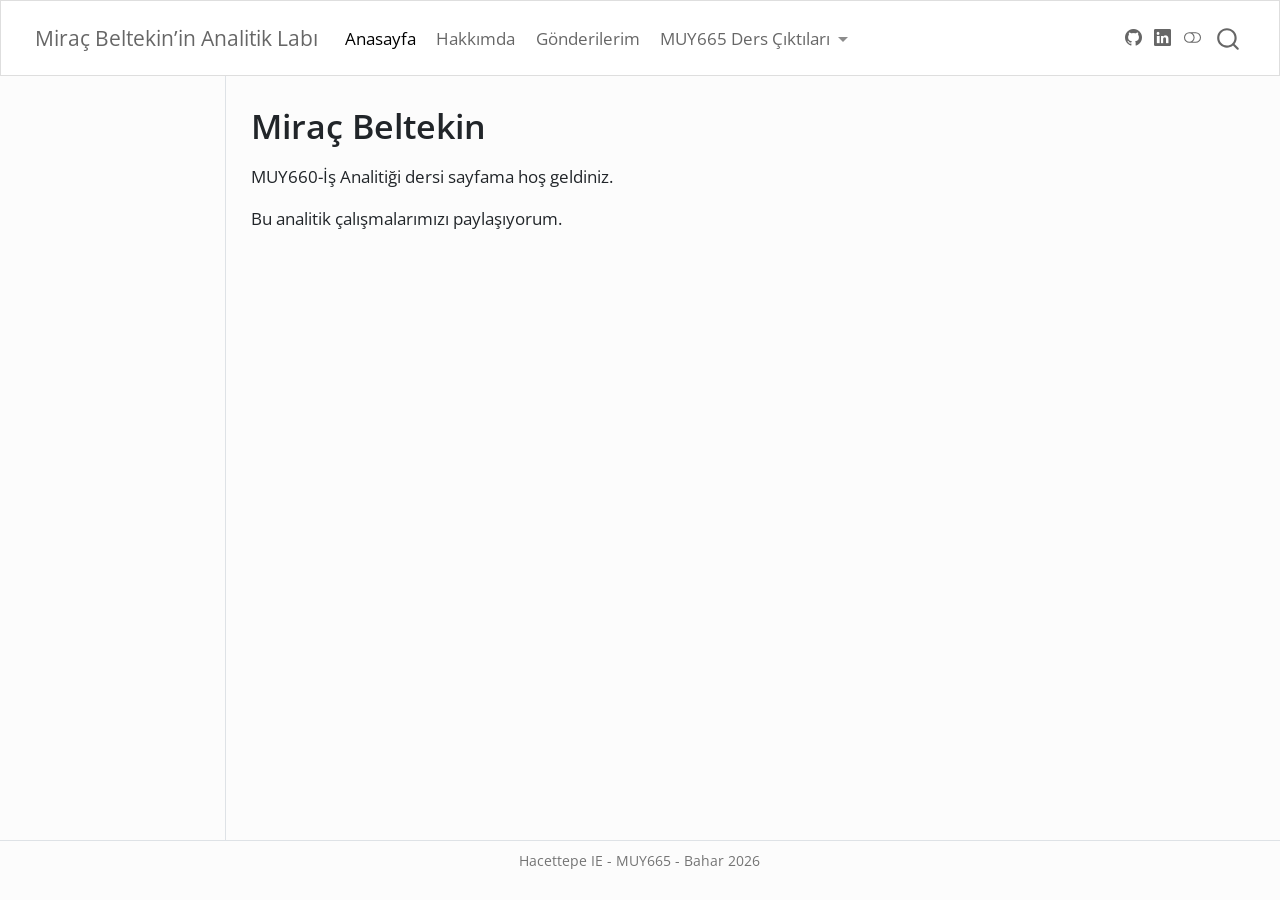
==== docs/index.html @ 959211b9 "Ödev 1 tamamlandı" ====
<!DOCTYPE html>
<html xmlns="http://www.w3.org/1999/xhtml" lang="en" xml:lang="en"><head>

<meta charset="utf-8">
<meta name="generator" content="quarto-1.8.25">

<meta name="viewport" content="width=device-width, initial-scale=1.0, user-scalable=yes">


<title>Miraç Beltekin – Miraç Beltekin’in Analitik Labı</title>
<style>
code{white-space: pre-wrap;}
span.smallcaps{font-variant: small-caps;}
div.columns{display: flex; gap: min(4vw, 1.5em);}
div.column{flex: auto; overflow-x: auto;}
div.hanging-indent{margin-left: 1.5em; text-indent: -1.5em;}
ul.task-list{list-style: none;}
ul.task-list li input[type="checkbox"] {
  width: 0.8em;
  margin: 0 0.8em 0.2em -1em; /* quarto-specific, see https://github.com/quarto-dev/quarto-cli/issues/4556 */ 
  vertical-align: middle;
}
</style>


<script src="site_libs/quarto-nav/quarto-nav.js"></script>
<script src="site_libs/quarto-nav/headroom.min.js"></script>
<script src="site_libs/clipboard/clipboard.min.js"></script>
<script src="site_libs/quarto-search/autocomplete.umd.js"></script>
<script src="site_libs/quarto-search/fuse.min.js"></script>
<script src="site_libs/quarto-search/quarto-search.js"></script>
<meta name="quarto:offset" content="./">
<script src="site_libs/quarto-html/quarto.js" type="module"></script>
<script src="site_libs/quarto-html/tabsets/tabsets.js" type="module"></script>
<script src="site_libs/quarto-html/axe/axe-check.js" type="module"></script>
<script src="site_libs/quarto-html/popper.min.js"></script>
<script src="site_libs/quarto-html/tippy.umd.min.js"></script>
<link href="site_libs/quarto-html/tippy.css" rel="stylesheet">
<link href="site_libs/quarto-html/quarto-syntax-highlighting-7b89279ff1a6dce999919e0e67d4d9ec.css" rel="stylesheet" class="quarto-color-scheme" id="quarto-text-highlighting-styles">
<link href="site_libs/quarto-html/quarto-syntax-highlighting-dark-707d8167ce6003fca903bfe2be84ab7f.css" rel="stylesheet" class="quarto-color-scheme quarto-color-alternate" id="quarto-text-highlighting-styles">
<link href="site_libs/quarto-html/quarto-syntax-highlighting-7b89279ff1a6dce999919e0e67d4d9ec.css" rel="stylesheet" class="quarto-color-scheme-extra" id="quarto-text-highlighting-styles">
<script src="site_libs/bootstrap/bootstrap.min.js"></script>
<link href="site_libs/bootstrap/bootstrap-icons.css" rel="stylesheet">
<link href="site_libs/bootstrap/bootstrap-b09ffb0c710b10090e35f4f5c8599541.min.css" rel="stylesheet" append-hash="true" class="quarto-color-scheme" id="quarto-bootstrap" data-mode="light">
<link href="site_libs/bootstrap/bootstrap-dark-5b22ffe13dd2aa798062e3956142f8dd.min.css" rel="stylesheet" append-hash="true" class="quarto-color-scheme quarto-color-alternate" id="quarto-bootstrap" data-mode="dark">
<link href="site_libs/bootstrap/bootstrap-b09ffb0c710b10090e35f4f5c8599541.min.css" rel="stylesheet" append-hash="true" class="quarto-color-scheme-extra" id="quarto-bootstrap" data-mode="light">
<script id="quarto-search-options" type="application/json">{
  "location": "navbar",
  "copy-button": false,
  "collapse-after": 3,
  "panel-placement": "end",
  "type": "overlay",
  "limit": 50,
  "keyboard-shortcut": [
    "f",
    "/",
    "s"
  ],
  "show-item-context": false,
  "language": {
    "search-no-results-text": "No results",
    "search-matching-documents-text": "matching documents",
    "search-copy-link-title": "Copy link to search",
    "search-hide-matches-text": "Hide additional matches",
    "search-more-match-text": "more match in this document",
    "search-more-matches-text": "more matches in this document",
    "search-clear-button-title": "Clear",
    "search-text-placeholder": "",
    "search-detached-cancel-button-title": "Cancel",
    "search-submit-button-title": "Submit",
    "search-label": "Search"
  }
}</script>


<link rel="stylesheet" href="styles.css">
</head>

<body class="docked nav-fixed quarto-light"><script id="quarto-html-before-body" type="application/javascript">
    const toggleBodyColorMode = (bsSheetEl) => {
      const mode = bsSheetEl.getAttribute("data-mode");
      const bodyEl = window.document.querySelector("body");
      if (mode === "dark") {
        bodyEl.classList.add("quarto-dark");
        bodyEl.classList.remove("quarto-light");
      } else {
        bodyEl.classList.add("quarto-light");
        bodyEl.classList.remove("quarto-dark");
      }
    }
    const toggleBodyColorPrimary = () => {
      const bsSheetEl = window.document.querySelector("link#quarto-bootstrap:not([rel=disabled-stylesheet])");
      if (bsSheetEl) {
        toggleBodyColorMode(bsSheetEl);
      }
    }
    const setColorSchemeToggle = (alternate) => {
      const toggles = window.document.querySelectorAll('.quarto-color-scheme-toggle');
      for (let i=0; i < toggles.length; i++) {
        const toggle = toggles[i];
        if (toggle) {
          if (alternate) {
            toggle.classList.add("alternate");
          } else {
            toggle.classList.remove("alternate");
          }
        }
      }
    };
    const toggleColorMode = (alternate) => {
      // Switch the stylesheets
      const primaryStylesheets = window.document.querySelectorAll('link.quarto-color-scheme:not(.quarto-color-alternate)');
      const alternateStylesheets = window.document.querySelectorAll('link.quarto-color-scheme.quarto-color-alternate');
      manageTransitions('#quarto-margin-sidebar .nav-link', false);
      if (alternate) {
        // note: dark is layered on light, we don't disable primary!
        enableStylesheet(alternateStylesheets);
        for (const sheetNode of alternateStylesheets) {
          if (sheetNode.id === "quarto-bootstrap") {
            toggleBodyColorMode(sheetNode);
          }
        }
      } else {
        disableStylesheet(alternateStylesheets);
        enableStylesheet(primaryStylesheets)
        toggleBodyColorPrimary();
      }
      manageTransitions('#quarto-margin-sidebar .nav-link', true);
      // Switch the toggles
      setColorSchemeToggle(alternate)
      // Hack to workaround the fact that safari doesn't
      // properly recolor the scrollbar when toggling (#1455)
      if (navigator.userAgent.indexOf('Safari') > 0 && navigator.userAgent.indexOf('Chrome') == -1) {
        manageTransitions("body", false);
        window.scrollTo(0, 1);
        setTimeout(() => {
          window.scrollTo(0, 0);
          manageTransitions("body", true);
        }, 40);
      }
    }
    const disableStylesheet = (stylesheets) => {
      for (let i=0; i < stylesheets.length; i++) {
        const stylesheet = stylesheets[i];
        stylesheet.rel = 'disabled-stylesheet';
      }
    }
    const enableStylesheet = (stylesheets) => {
      for (let i=0; i < stylesheets.length; i++) {
        const stylesheet = stylesheets[i];
        if(stylesheet.rel !== 'stylesheet') { // for Chrome, which will still FOUC without this check
          stylesheet.rel = 'stylesheet';
        }
      }
    }
    const manageTransitions = (selector, allowTransitions) => {
      const els = window.document.querySelectorAll(selector);
      for (let i=0; i < els.length; i++) {
        const el = els[i];
        if (allowTransitions) {
          el.classList.remove('notransition');
        } else {
          el.classList.add('notransition');
        }
      }
    }
    const isFileUrl = () => {
      return window.location.protocol === 'file:';
    }
    const hasAlternateSentinel = () => {
      let styleSentinel = getColorSchemeSentinel();
      if (styleSentinel !== null) {
        return styleSentinel === "alternate";
      } else {
        return false;
      }
    }
    const setStyleSentinel = (alternate) => {
      const value = alternate ? "alternate" : "default";
      if (!isFileUrl()) {
        window.localStorage.setItem("quarto-color-scheme", value);
      } else {
        localAlternateSentinel = value;
      }
    }
    const getColorSchemeSentinel = () => {
      if (!isFileUrl()) {
        const storageValue = window.localStorage.getItem("quarto-color-scheme");
        return storageValue != null ? storageValue : localAlternateSentinel;
      } else {
        return localAlternateSentinel;
      }
    }
    const toggleGiscusIfUsed = (isAlternate, darkModeDefault) => {
      const baseTheme = document.querySelector('#giscus-base-theme')?.value ?? 'light';
      const alternateTheme = document.querySelector('#giscus-alt-theme')?.value ?? 'dark';
      let newTheme = '';
      if(authorPrefersDark) {
        newTheme = isAlternate ? baseTheme : alternateTheme;
      } else {
        newTheme = isAlternate ? alternateTheme : baseTheme;
      }
      const changeGiscusTheme = () => {
        // From: https://github.com/giscus/giscus/issues/336
        const sendMessage = (message) => {
          const iframe = document.querySelector('iframe.giscus-frame');
          if (!iframe) return;
          iframe.contentWindow.postMessage({ giscus: message }, 'https://giscus.app');
        }
        sendMessage({
          setConfig: {
            theme: newTheme
          }
        });
      }
      const isGiscussLoaded = window.document.querySelector('iframe.giscus-frame') !== null;
      if (isGiscussLoaded) {
        changeGiscusTheme();
      }
    };
    const authorPrefersDark = false;
    const darkModeDefault = authorPrefersDark;
      document.querySelector('link#quarto-text-highlighting-styles.quarto-color-scheme-extra').rel = 'disabled-stylesheet';
      document.querySelector('link#quarto-bootstrap.quarto-color-scheme-extra').rel = 'disabled-stylesheet';
    let localAlternateSentinel = darkModeDefault ? 'alternate' : 'default';
    // Dark / light mode switch
    window.quartoToggleColorScheme = () => {
      // Read the current dark / light value
      let toAlternate = !hasAlternateSentinel();
      toggleColorMode(toAlternate);
      setStyleSentinel(toAlternate);
      toggleGiscusIfUsed(toAlternate, darkModeDefault);
      window.dispatchEvent(new Event('resize'));
    };
    // Switch to dark mode if need be
    if (hasAlternateSentinel()) {
      toggleColorMode(true);
    } else {
      toggleColorMode(false);
    }
  </script>

<div id="quarto-search-results"></div>
  <header id="quarto-header" class="headroom fixed-top">
    <nav class="navbar navbar-expand-lg " data-bs-theme="dark">
      <div class="navbar-container container-fluid">
      <div class="navbar-brand-container mx-auto">
    <a href="./index.html" class="navbar-brand navbar-brand-logo">
    </a>
    <a class="navbar-brand" href="./index.html">
    <span class="navbar-title">Miraç Beltekin’in Analitik Labı</span>
    </a>
  </div>
            <div id="quarto-search" class="" title="Search"></div>
          <button class="navbar-toggler" type="button" data-bs-toggle="collapse" data-bs-target="#navbarCollapse" aria-controls="navbarCollapse" role="menu" aria-expanded="false" aria-label="Toggle navigation" onclick="if (window.quartoToggleHeadroom) { window.quartoToggleHeadroom(); }">
  <span class="navbar-toggler-icon"></span>
</button>
          <div class="collapse navbar-collapse" id="navbarCollapse">
            <ul class="navbar-nav navbar-nav-scroll me-auto">
  <li class="nav-item">
    <a class="nav-link active" href="./index.html" aria-current="page"> 
<span class="menu-text">Anasayfa</span></a>
  </li>  
  <li class="nav-item">
    <a class="nav-link" href="./about.html"> 
<span class="menu-text">Hakkımda</span></a>
  </li>  
  <li class="nav-item">
    <a class="nav-link" href="./posts.html"> 
<span class="menu-text">Gönderilerim</span></a>
  </li>  
  <li class="nav-item dropdown ">
    <a class="nav-link dropdown-toggle" href="#" id="nav-menu-muy665-ders-çıktıları" role="link" data-bs-toggle="dropdown" aria-expanded="false">
 <span class="menu-text">MUY665 Ders Çıktıları</span>
    </a>
    <ul class="dropdown-menu" aria-labelledby="nav-menu-muy665-ders-çıktıları">    
        <li>
    <a class="dropdown-item" href="./portfolyo.html">
 <span class="dropdown-text">Ödevler</span></a>
  </li>  
        <li>
    <a class="dropdown-item" href="./proje.html">
 <span class="dropdown-text">Proje</span></a>
  </li>  
    </ul>
  </li>
</ul>
          </div> <!-- /navcollapse -->
            <div class="quarto-navbar-tools tools-wide">
    <a href="https://github.com/miracbeltekin" title="" class="quarto-navigation-tool px-1" aria-label=""><i class="bi bi-github"></i></a>
    <a href="https://linkedin.com/miracbeltekin" title="" class="quarto-navigation-tool px-1" aria-label=""><i class="bi bi-linkedin"></i></a>
  <a href="" class="quarto-color-scheme-toggle quarto-navigation-tool  px-1" onclick="window.quartoToggleColorScheme(); return false;" title="Toggle dark mode"><i class="bi"></i></a>
</div>
      </div> <!-- /container-fluid -->
    </nav>
</header>
<!-- content -->
<div id="quarto-content" class="quarto-container page-columns page-rows-contents page-layout-article page-navbar">
<!-- sidebar -->
  <nav id="quarto-sidebar" class="sidebar collapse collapse-horizontal quarto-sidebar-collapse-item sidebar-navigation docked overflow-auto">
    
</nav>
<div id="quarto-sidebar-glass" class="quarto-sidebar-collapse-item" data-bs-toggle="collapse" data-bs-target=".quarto-sidebar-collapse-item"></div>
<!-- margin-sidebar -->
    <div id="quarto-margin-sidebar" class="sidebar margin-sidebar zindex-bottom">
    </div>
<!-- main -->
<main class="content" id="quarto-document-content">


<header id="title-block-header" class="quarto-title-block default">
<div class="quarto-title">
<h1 class="title">Miraç Beltekin</h1>
</div>



<div class="quarto-title-meta">

    
  
    
  </div>
  


</header>


<p>MUY660-İş Analitiği dersi sayfama hoş geldiniz.</p>
<p>Bu analitik çalışmalarımızı paylaşıyorum.</p>



<a onclick="window.scrollTo(0, 0); return false;" role="button" id="quarto-back-to-top"><i class="bi bi-arrow-up"></i> Back to top</a></main> <!-- /main -->
<script id="quarto-html-after-body" type="application/javascript">
  window.document.addEventListener("DOMContentLoaded", function (event) {
    // Ensure there is a toggle, if there isn't float one in the top right
    if (window.document.querySelector('.quarto-color-scheme-toggle') === null) {
      const a = window.document.createElement('a');
      a.classList.add('top-right');
      a.classList.add('quarto-color-scheme-toggle');
      a.href = "";
      a.onclick = function() { try { window.quartoToggleColorScheme(); } catch {} return false; };
      const i = window.document.createElement("i");
      i.classList.add('bi');
      a.appendChild(i);
      window.document.body.appendChild(a);
    }
    setColorSchemeToggle(hasAlternateSentinel())
    const isCodeAnnotation = (el) => {
      for (const clz of el.classList) {
        if (clz.startsWith('code-annotation-')) {                     
          return true;
        }
      }
      return false;
    }
    const onCopySuccess = function(e) {
      // button target
      const button = e.trigger;
      // don't keep focus
      button.blur();
      // flash "checked"
      button.classList.add('code-copy-button-checked');
      var currentTitle = button.getAttribute("title");
      button.setAttribute("title", "Copied!");
      let tooltip;
      if (window.bootstrap) {
        button.setAttribute("data-bs-toggle", "tooltip");
        button.setAttribute("data-bs-placement", "left");
        button.setAttribute("data-bs-title", "Copied!");
        tooltip = new bootstrap.Tooltip(button, 
          { trigger: "manual", 
            customClass: "code-copy-button-tooltip",
            offset: [0, -8]});
        tooltip.show();    
      }
      setTimeout(function() {
        if (tooltip) {
          tooltip.hide();
          button.removeAttribute("data-bs-title");
          button.removeAttribute("data-bs-toggle");
          button.removeAttribute("data-bs-placement");
        }
        button.setAttribute("title", currentTitle);
        button.classList.remove('code-copy-button-checked');
      }, 1000);
      // clear code selection
      e.clearSelection();
    }
    const getTextToCopy = function(trigger) {
      const outerScaffold = trigger.parentElement.cloneNode(true);
      const codeEl = outerScaffold.querySelector('code');
      for (const childEl of codeEl.children) {
        if (isCodeAnnotation(childEl)) {
          childEl.remove();
        }
      }
      return codeEl.innerText;
    }
    const clipboard = new window.ClipboardJS('.code-copy-button:not([data-in-quarto-modal])', {
      text: getTextToCopy
    });
    clipboard.on('success', onCopySuccess);
    if (window.document.getElementById('quarto-embedded-source-code-modal')) {
      const clipboardModal = new window.ClipboardJS('.code-copy-button[data-in-quarto-modal]', {
        text: getTextToCopy,
        container: window.document.getElementById('quarto-embedded-source-code-modal')
      });
      clipboardModal.on('success', onCopySuccess);
    }
      var localhostRegex = new RegExp(/^(?:http|https):\/\/localhost\:?[0-9]*\//);
      var mailtoRegex = new RegExp(/^mailto:/);
        var filterRegex = new RegExp('/' + window.location.host + '/');
      var isInternal = (href) => {
          return filterRegex.test(href) || localhostRegex.test(href) || mailtoRegex.test(href);
      }
      // Inspect non-navigation links and adorn them if external
     var links = window.document.querySelectorAll('a[href]:not(.nav-link):not(.navbar-brand):not(.toc-action):not(.sidebar-link):not(.sidebar-item-toggle):not(.pagination-link):not(.no-external):not([aria-hidden]):not(.dropdown-item):not(.quarto-navigation-tool):not(.about-link)');
      for (var i=0; i<links.length; i++) {
        const link = links[i];
        if (!isInternal(link.href)) {
          // undo the damage that might have been done by quarto-nav.js in the case of
          // links that we want to consider external
          if (link.dataset.originalHref !== undefined) {
            link.href = link.dataset.originalHref;
          }
        }
      }
    function tippyHover(el, contentFn, onTriggerFn, onUntriggerFn) {
      const config = {
        allowHTML: true,
        maxWidth: 500,
        delay: 100,
        arrow: false,
        appendTo: function(el) {
            return el.parentElement;
        },
        interactive: true,
        interactiveBorder: 10,
        theme: 'quarto',
        placement: 'bottom-start',
      };
      if (contentFn) {
        config.content = contentFn;
      }
      if (onTriggerFn) {
        config.onTrigger = onTriggerFn;
      }
      if (onUntriggerFn) {
        config.onUntrigger = onUntriggerFn;
      }
      window.tippy(el, config); 
    }
    const noterefs = window.document.querySelectorAll('a[role="doc-noteref"]');
    for (var i=0; i<noterefs.length; i++) {
      const ref = noterefs[i];
      tippyHover(ref, function() {
        // use id or data attribute instead here
        let href = ref.getAttribute('data-footnote-href') || ref.getAttribute('href');
        try { href = new URL(href).hash; } catch {}
        const id = href.replace(/^#\/?/, "");
        const note = window.document.getElementById(id);
        if (note) {
          return note.innerHTML;
        } else {
          return "";
        }
      });
    }
    const xrefs = window.document.querySelectorAll('a.quarto-xref');
    const processXRef = (id, note) => {
      // Strip column container classes
      const stripColumnClz = (el) => {
        el.classList.remove("page-full", "page-columns");
        if (el.children) {
          for (const child of el.children) {
            stripColumnClz(child);
          }
        }
      }
      stripColumnClz(note)
      if (id === null || id.startsWith('sec-')) {
        // Special case sections, only their first couple elements
        const container = document.createElement("div");
        if (note.children && note.children.length > 2) {
          container.appendChild(note.children[0].cloneNode(true));
          for (let i = 1; i < note.children.length; i++) {
            const child = note.children[i];
            if (child.tagName === "P" && child.innerText === "") {
              continue;
            } else {
              container.appendChild(child.cloneNode(true));
              break;
            }
          }
          if (window.Quarto?.typesetMath) {
            window.Quarto.typesetMath(container);
          }
          return container.innerHTML
        } else {
          if (window.Quarto?.typesetMath) {
            window.Quarto.typesetMath(note);
          }
          return note.innerHTML;
        }
      } else {
        // Remove any anchor links if they are present
        const anchorLink = note.querySelector('a.anchorjs-link');
        if (anchorLink) {
          anchorLink.remove();
        }
        if (window.Quarto?.typesetMath) {
          window.Quarto.typesetMath(note);
        }
        if (note.classList.contains("callout")) {
          return note.outerHTML;
        } else {
          return note.innerHTML;
        }
      }
    }
    for (var i=0; i<xrefs.length; i++) {
      const xref = xrefs[i];
      tippyHover(xref, undefined, function(instance) {
        instance.disable();
        let url = xref.getAttribute('href');
        let hash = undefined; 
        if (url.startsWith('#')) {
          hash = url;
        } else {
          try { hash = new URL(url).hash; } catch {}
        }
        if (hash) {
          const id = hash.replace(/^#\/?/, "");
          const note = window.document.getElementById(id);
          if (note !== null) {
            try {
              const html = processXRef(id, note.cloneNode(true));
              instance.setContent(html);
            } finally {
              instance.enable();
              instance.show();
            }
          } else {
            // See if we can fetch this
            fetch(url.split('#')[0])
            .then(res => res.text())
            .then(html => {
              const parser = new DOMParser();
              const htmlDoc = parser.parseFromString(html, "text/html");
              const note = htmlDoc.getElementById(id);
              if (note !== null) {
                const html = processXRef(id, note);
                instance.setContent(html);
              } 
            }).finally(() => {
              instance.enable();
              instance.show();
            });
          }
        } else {
          // See if we can fetch a full url (with no hash to target)
          // This is a special case and we should probably do some content thinning / targeting
          fetch(url)
          .then(res => res.text())
          .then(html => {
            const parser = new DOMParser();
            const htmlDoc = parser.parseFromString(html, "text/html");
            const note = htmlDoc.querySelector('main.content');
            if (note !== null) {
              // This should only happen for chapter cross references
              // (since there is no id in the URL)
              // remove the first header
              if (note.children.length > 0 && note.children[0].tagName === "HEADER") {
                note.children[0].remove();
              }
              const html = processXRef(null, note);
              instance.setContent(html);
            } 
          }).finally(() => {
            instance.enable();
            instance.show();
          });
        }
      }, function(instance) {
      });
    }
        let selectedAnnoteEl;
        const selectorForAnnotation = ( cell, annotation) => {
          let cellAttr = 'data-code-cell="' + cell + '"';
          let lineAttr = 'data-code-annotation="' +  annotation + '"';
          const selector = 'span[' + cellAttr + '][' + lineAttr + ']';
          return selector;
        }
        const selectCodeLines = (annoteEl) => {
          const doc = window.document;
          const targetCell = annoteEl.getAttribute("data-target-cell");
          const targetAnnotation = annoteEl.getAttribute("data-target-annotation");
          const annoteSpan = window.document.querySelector(selectorForAnnotation(targetCell, targetAnnotation));
          const lines = annoteSpan.getAttribute("data-code-lines").split(",");
          const lineIds = lines.map((line) => {
            return targetCell + "-" + line;
          })
          let top = null;
          let height = null;
          let parent = null;
          if (lineIds.length > 0) {
              //compute the position of the single el (top and bottom and make a div)
              const el = window.document.getElementById(lineIds[0]);
              top = el.offsetTop;
              height = el.offsetHeight;
              parent = el.parentElement.parentElement;
            if (lineIds.length > 1) {
              const lastEl = window.document.getElementById(lineIds[lineIds.length - 1]);
              const bottom = lastEl.offsetTop + lastEl.offsetHeight;
              height = bottom - top;
            }
            if (top !== null && height !== null && parent !== null) {
              // cook up a div (if necessary) and position it 
              let div = window.document.getElementById("code-annotation-line-highlight");
              if (div === null) {
                div = window.document.createElement("div");
                div.setAttribute("id", "code-annotation-line-highlight");
                div.style.position = 'absolute';
                parent.appendChild(div);
              }
              div.style.top = top - 2 + "px";
              div.style.height = height + 4 + "px";
              div.style.left = 0;
              let gutterDiv = window.document.getElementById("code-annotation-line-highlight-gutter");
              if (gutterDiv === null) {
                gutterDiv = window.document.createElement("div");
                gutterDiv.setAttribute("id", "code-annotation-line-highlight-gutter");
                gutterDiv.style.position = 'absolute';
                const codeCell = window.document.getElementById(targetCell);
                const gutter = codeCell.querySelector('.code-annotation-gutter');
                gutter.appendChild(gutterDiv);
              }
              gutterDiv.style.top = top - 2 + "px";
              gutterDiv.style.height = height + 4 + "px";
            }
            selectedAnnoteEl = annoteEl;
          }
        };
        const unselectCodeLines = () => {
          const elementsIds = ["code-annotation-line-highlight", "code-annotation-line-highlight-gutter"];
          elementsIds.forEach((elId) => {
            const div = window.document.getElementById(elId);
            if (div) {
              div.remove();
            }
          });
          selectedAnnoteEl = undefined;
        };
          // Handle positioning of the toggle
      window.addEventListener(
        "resize",
        throttle(() => {
          elRect = undefined;
          if (selectedAnnoteEl) {
            selectCodeLines(selectedAnnoteEl);
          }
        }, 10)
      );
      function throttle(fn, ms) {
      let throttle = false;
      let timer;
        return (...args) => {
          if(!throttle) { // first call gets through
              fn.apply(this, args);
              throttle = true;
          } else { // all the others get throttled
              if(timer) clearTimeout(timer); // cancel #2
              timer = setTimeout(() => {
                fn.apply(this, args);
                timer = throttle = false;
              }, ms);
          }
        };
      }
        // Attach click handler to the DT
        const annoteDls = window.document.querySelectorAll('dt[data-target-cell]');
        for (const annoteDlNode of annoteDls) {
          annoteDlNode.addEventListener('click', (event) => {
            const clickedEl = event.target;
            if (clickedEl !== selectedAnnoteEl) {
              unselectCodeLines();
              const activeEl = window.document.querySelector('dt[data-target-cell].code-annotation-active');
              if (activeEl) {
                activeEl.classList.remove('code-annotation-active');
              }
              selectCodeLines(clickedEl);
              clickedEl.classList.add('code-annotation-active');
            } else {
              // Unselect the line
              unselectCodeLines();
              clickedEl.classList.remove('code-annotation-active');
            }
          });
        }
    const findCites = (el) => {
      const parentEl = el.parentElement;
      if (parentEl) {
        const cites = parentEl.dataset.cites;
        if (cites) {
          return {
            el,
            cites: cites.split(' ')
          };
        } else {
          return findCites(el.parentElement)
        }
      } else {
        return undefined;
      }
    };
    var bibliorefs = window.document.querySelectorAll('a[role="doc-biblioref"]');
    for (var i=0; i<bibliorefs.length; i++) {
      const ref = bibliorefs[i];
      const citeInfo = findCites(ref);
      if (citeInfo) {
        tippyHover(citeInfo.el, function() {
          var popup = window.document.createElement('div');
          citeInfo.cites.forEach(function(cite) {
            var citeDiv = window.document.createElement('div');
            citeDiv.classList.add('hanging-indent');
            citeDiv.classList.add('csl-entry');
            var biblioDiv = window.document.getElementById('ref-' + cite);
            if (biblioDiv) {
              citeDiv.innerHTML = biblioDiv.innerHTML;
            }
            popup.appendChild(citeDiv);
          });
          return popup.innerHTML;
        });
      }
    }
  });
  </script>
</div> <!-- /content -->
<footer class="footer">
  <div class="nav-footer">
    <div class="nav-footer-left">
      &nbsp;
    </div>   
    <div class="nav-footer-center">
<p>Hacettepe IE - MUY665 - Bahar 2026</p>
</div>
    <div class="nav-footer-right">
      &nbsp;
    </div>
  </div>
</footer>




</body></html>
---- docs/site_libs/quarto-html/quarto-syntax-highlighting-7b89279ff1a6dce999919e0e67d4d9ec.css ----
/* quarto syntax highlight colors */
:root {
  --quarto-hl-ot-color: #003B4F;
  --quarto-hl-at-color: #657422;
  --quarto-hl-ss-color: #20794D;
  --quarto-hl-an-color: #5E5E5E;
  --quarto-hl-fu-color: #4758AB;
  --quarto-hl-st-color: #20794D;
  --quarto-hl-cf-color: #003B4F;
  --quarto-hl-op-color: #5E5E5E;
  --quarto-hl-er-color: #AD0000;
  --quarto-hl-bn-color: #AD0000;
  --quarto-hl-al-color: #AD0000;
  --quarto-hl-va-color: #111111;
  --quarto-hl-bu-color: inherit;
  --quarto-hl-ex-color: inherit;
  --quarto-hl-pp-color: #AD0000;
  --quarto-hl-in-color: #5E5E5E;
  --quarto-hl-vs-color: #20794D;
  --quarto-hl-wa-color: #5E5E5E;
  --quarto-hl-do-color: #5E5E5E;
  --quarto-hl-im-color: #00769E;
  --quarto-hl-ch-color: #20794D;
  --quarto-hl-dt-color: #AD0000;
  --quarto-hl-fl-color: #AD0000;
  --quarto-hl-co-color: #5E5E5E;
  --quarto-hl-cv-color: #5E5E5E;
  --quarto-hl-cn-color: #8f5902;
  --quarto-hl-sc-color: #5E5E5E;
  --quarto-hl-dv-color: #AD0000;
  --quarto-hl-kw-color: #003B4F;
}

/* other quarto variables */
:root {
  --quarto-font-monospace: SFMono-Regular, Menlo, Monaco, Consolas, "Liberation Mono", "Courier New", monospace;
}

/* syntax highlight based on Pandoc's rules */
pre > code.sourceCode > span {
  color: #003B4F;
}

code.sourceCode > span {
  color: #003B4F;
}

div.sourceCode,
div.sourceCode pre.sourceCode {
  color: #003B4F;
}

/* Normal */
code span {
  color: #003B4F;
}

/* Alert */
code span.al {
  color: #AD0000;
  font-style: inherit;
}

/* Annotation */
code span.an {
  color: #5E5E5E;
  font-style: inherit;
}

/* Attribute */
code span.at {
  color: #657422;
  font-style: inherit;
}

/* BaseN */
code span.bn {
  color: #AD0000;
  font-style: inherit;
}

/* BuiltIn */
code span.bu {
  font-style: inherit;
}

/* ControlFlow */
code span.cf {
  color: #003B4F;
  font-weight: bold;
  font-style: inherit;
}

/* Char */
code span.ch {
  color: #20794D;
  font-style: inherit;
}

/* Constant */
code span.cn {
  color: #8f5902;
  font-style: inherit;
}

/* Comment */
code span.co {
  color: #5E5E5E;
  font-style: inherit;
}

/* CommentVar */
code span.cv {
  color: #5E5E5E;
  font-style: italic;
}

/* Documentation */
code span.do {
  color: #5E5E5E;
  font-style: italic;
}

/* DataType */
code span.dt {
  color: #AD0000;
  font-style: inherit;
}

/* DecVal */
code span.dv {
  color: #AD0000;
  font-style: inherit;
}

/* Error */
code span.er {
  color: #AD0000;
  font-style: inherit;
}

/* Extension */
code span.ex {
  font-style: inherit;
}

/* Float */
code span.fl {
  color: #AD0000;
  font-style: inherit;
}

/* Function */
code span.fu {
  color: #4758AB;
  font-style: inherit;
}

/* Import */
code span.im {
  color: #00769E;
  font-style: inherit;
}

/* Information */
code span.in {
  color: #5E5E5E;
  font-style: inherit;
}

/* Keyword */
code span.kw {
  color: #003B4F;
  font-weight: bold;
  font-style: inherit;
}

/* Operator */
code span.op {
  color: #5E5E5E;
  font-style: inherit;
}

/* Other */
code span.ot {
  color: #003B4F;
  font-style: inherit;
}

/* Preprocessor */
code span.pp {
  color: #AD0000;
  font-style: inherit;
}

/* SpecialChar */
code span.sc {
  color: #5E5E5E;
  font-style: inherit;
}

/* SpecialString */
code span.ss {
  color: #20794D;
  font-style: inherit;
}

/* String */
code span.st {
  color: #20794D;
  font-style: inherit;
}

/* Variable */
code span.va {
  color: #111111;
  font-style: inherit;
}

/* VerbatimString */
code span.vs {
  color: #20794D;
  font-style: inherit;
}

/* Warning */
code span.wa {
  color: #5E5E5E;
  font-style: italic;
}

.prevent-inlining {
  content: "</";
}

/*# sourceMappingURL=3944bc705cfaf4c80e56f77c5205168a.css.map */
---- docs/site_libs/quarto-html/quarto-syntax-highlighting-dark-707d8167ce6003fca903bfe2be84ab7f.css ----
/* quarto syntax highlight colors */
:root {
  --quarto-hl-al-color: #f07178;
  --quarto-hl-an-color: #d4d0ab;
  --quarto-hl-at-color: #00e0e0;
  --quarto-hl-bn-color: #d4d0ab;
  --quarto-hl-bu-color: #abe338;
  --quarto-hl-ch-color: #abe338;
  --quarto-hl-co-color: #f8f8f2;
  --quarto-hl-cv-color: #ffd700;
  --quarto-hl-cn-color: #ffd700;
  --quarto-hl-cf-color: #ffa07a;
  --quarto-hl-dt-color: #ffa07a;
  --quarto-hl-dv-color: #d4d0ab;
  --quarto-hl-do-color: #f8f8f2;
  --quarto-hl-er-color: #f07178;
  --quarto-hl-ex-color: #00e0e0;
  --quarto-hl-fl-color: #d4d0ab;
  --quarto-hl-fu-color: #ffa07a;
  --quarto-hl-im-color: #abe338;
  --quarto-hl-in-color: #d4d0ab;
  --quarto-hl-kw-color: #ffa07a;
  --quarto-hl-op-color: #ffa07a;
  --quarto-hl-ot-color: #00e0e0;
  --quarto-hl-pp-color: #dcc6e0;
  --quarto-hl-re-color: #00e0e0;
  --quarto-hl-sc-color: #abe338;
  --quarto-hl-ss-color: #abe338;
  --quarto-hl-st-color: #abe338;
  --quarto-hl-va-color: #00e0e0;
  --quarto-hl-vs-color: #abe338;
  --quarto-hl-wa-color: #dcc6e0;
}

/* other quarto variables */
:root {
  --quarto-font-monospace: SFMono-Regular, Menlo, Monaco, Consolas, "Liberation Mono", "Courier New", monospace;
}

/* syntax highlight based on Pandoc's rules */
pre > code.sourceCode > span {
  color: #f8f8f2;
}

code.sourceCode > span {
  color: #f8f8f2;
}

div.sourceCode,
div.sourceCode pre.sourceCode {
  color: #f8f8f2;
}

/* Normal */
code span {
  color: #f8f8f2;
}

/* Alert */
code span.al {
  color: #f07178;
}

/* Annotation */
code span.an {
  color: #d4d0ab;
}

/* Attribute */
code span.at {
  color: #00e0e0;
}

/* BaseN */
code span.bn {
  color: #d4d0ab;
}

/* BuiltIn */
code span.bu {
  color: #abe338;
}

/* ControlFlow */
code span.cf {
  font-weight: bold;
  color: #ffa07a;
}

/* Char */
code span.ch {
  color: #abe338;
}

/* Constant */
code span.cn {
  color: #ffd700;
}

/* Comment */
code span.co {
  font-style: italic;
  color: #f8f8f2;
}

/* CommentVar */
code span.cv {
  color: #ffd700;
}

/* Documentation */
code span.do {
  color: #f8f8f2;
}

/* DataType */
code span.dt {
  color: #ffa07a;
}

/* DecVal */
code span.dv {
  color: #d4d0ab;
}

/* Error */
code span.er {
  color: #f07178;
  text-decoration: underline;
}

/* Extension */
code span.ex {
  font-weight: bold;
  color: #00e0e0;
}

/* Float */
code span.fl {
  color: #d4d0ab;
}

/* Function */
code span.fu {
  color: #ffa07a;
}

/* Import */
code span.im {
  color: #abe338;
}

/* Information */
code span.in {
  color: #d4d0ab;
}

/* Keyword */
code span.kw {
  font-weight: bold;
  color: #ffa07a;
}

/* Operator */
code span.op {
  color: #ffa07a;
}

/* Other */
code span.ot {
  color: #00e0e0;
}

/* Preprocessor */
code span.pp {
  color: #dcc6e0;
}

/* RegionMarker */
code span.re {
  background-color: #f8f8f2;
  color: #00e0e0;
}

/* SpecialChar */
code span.sc {
  color: #abe338;
}

/* SpecialString */
code span.ss {
  color: #abe338;
}

/* String */
code span.st {
  color: #abe338;
}

/* Variable */
code span.va {
  color: #00e0e0;
}

/* VerbatimString */
code span.vs {
  color: #abe338;
}

/* Warning */
code span.wa {
  color: #dcc6e0;
}

.prevent-inlining {
  content: "</";
}

/*# sourceMappingURL=f5ab3bb6f5ded8da9f12dd3a91d3da26.css.map */
---- docs/site_libs/quarto-html/quarto-syntax-highlighting-7b89279ff1a6dce999919e0e67d4d9ec.css ----
/* quarto syntax highlight colors */
:root {
  --quarto-hl-ot-color: #003B4F;
  --quarto-hl-at-color: #657422;
  --quarto-hl-ss-color: #20794D;
  --quarto-hl-an-color: #5E5E5E;
  --quarto-hl-fu-color: #4758AB;
  --quarto-hl-st-color: #20794D;
  --quarto-hl-cf-color: #003B4F;
  --quarto-hl-op-color: #5E5E5E;
  --quarto-hl-er-color: #AD0000;
  --quarto-hl-bn-color: #AD0000;
  --quarto-hl-al-color: #AD0000;
  --quarto-hl-va-color: #111111;
  --quarto-hl-bu-color: inherit;
  --quarto-hl-ex-color: inherit;
  --quarto-hl-pp-color: #AD0000;
  --quarto-hl-in-color: #5E5E5E;
  --quarto-hl-vs-color: #20794D;
  --quarto-hl-wa-color: #5E5E5E;
  --quarto-hl-do-color: #5E5E5E;
  --quarto-hl-im-color: #00769E;
  --quarto-hl-ch-color: #20794D;
  --quarto-hl-dt-color: #AD0000;
  --quarto-hl-fl-color: #AD0000;
  --quarto-hl-co-color: #5E5E5E;
  --quarto-hl-cv-color: #5E5E5E;
  --quarto-hl-cn-color: #8f5902;
  --quarto-hl-sc-color: #5E5E5E;
  --quarto-hl-dv-color: #AD0000;
  --quarto-hl-kw-color: #003B4F;
}

/* other quarto variables */
:root {
  --quarto-font-monospace: SFMono-Regular, Menlo, Monaco, Consolas, "Liberation Mono", "Courier New", monospace;
}

/* syntax highlight based on Pandoc's rules */
pre > code.sourceCode > span {
  color: #003B4F;
}

code.sourceCode > span {
  color: #003B4F;
}

div.sourceCode,
div.sourceCode pre.sourceCode {
  color: #003B4F;
}

/* Normal */
code span {
  color: #003B4F;
}

/* Alert */
code span.al {
  color: #AD0000;
  font-style: inherit;
}

/* Annotation */
code span.an {
  color: #5E5E5E;
  font-style: inherit;
}

/* Attribute */
code span.at {
  color: #657422;
  font-style: inherit;
}

/* BaseN */
code span.bn {
  color: #AD0000;
  font-style: inherit;
}

/* BuiltIn */
code span.bu {
  font-style: inherit;
}

/* ControlFlow */
code span.cf {
  color: #003B4F;
  font-weight: bold;
  font-style: inherit;
}

/* Char */
code span.ch {
  color: #20794D;
  font-style: inherit;
}

/* Constant */
code span.cn {
  color: #8f5902;
  font-style: inherit;
}

/* Comment */
code span.co {
  color: #5E5E5E;
  font-style: inherit;
}

/* CommentVar */
code span.cv {
  color: #5E5E5E;
  font-style: italic;
}

/* Documentation */
code span.do {
  color: #5E5E5E;
  font-style: italic;
}

/* DataType */
code span.dt {
  color: #AD0000;
  font-style: inherit;
}

/* DecVal */
code span.dv {
  color: #AD0000;
  font-style: inherit;
}

/* Error */
code span.er {
  color: #AD0000;
  font-style: inherit;
}

/* Extension */
code span.ex {
  font-style: inherit;
}

/* Float */
code span.fl {
  color: #AD0000;
  font-style: inherit;
}

/* Function */
code span.fu {
  color: #4758AB;
  font-style: inherit;
}

/* Import */
code span.im {
  color: #00769E;
  font-style: inherit;
}

/* Information */
code span.in {
  color: #5E5E5E;
  font-style: inherit;
}

/* Keyword */
code span.kw {
  color: #003B4F;
  font-weight: bold;
  font-style: inherit;
}

/* Operator */
code span.op {
  color: #5E5E5E;
  font-style: inherit;
}

/* Other */
code span.ot {
  color: #003B4F;
  font-style: inherit;
}

/* Preprocessor */
code span.pp {
  color: #AD0000;
  font-style: inherit;
}

/* SpecialChar */
code span.sc {
  color: #5E5E5E;
  font-style: inherit;
}

/* SpecialString */
code span.ss {
  color: #20794D;
  font-style: inherit;
}

/* String */
code span.st {
  color: #20794D;
  font-style: inherit;
}

/* Variable */
code span.va {
  color: #111111;
  font-style: inherit;
}

/* VerbatimString */
code span.vs {
  color: #20794D;
  font-style: inherit;
}

/* Warning */
code span.wa {
  color: #5E5E5E;
  font-style: italic;
}

.prevent-inlining {
  content: "</";
}

/*# sourceMappingURL=3944bc705cfaf4c80e56f77c5205168a.css.map */
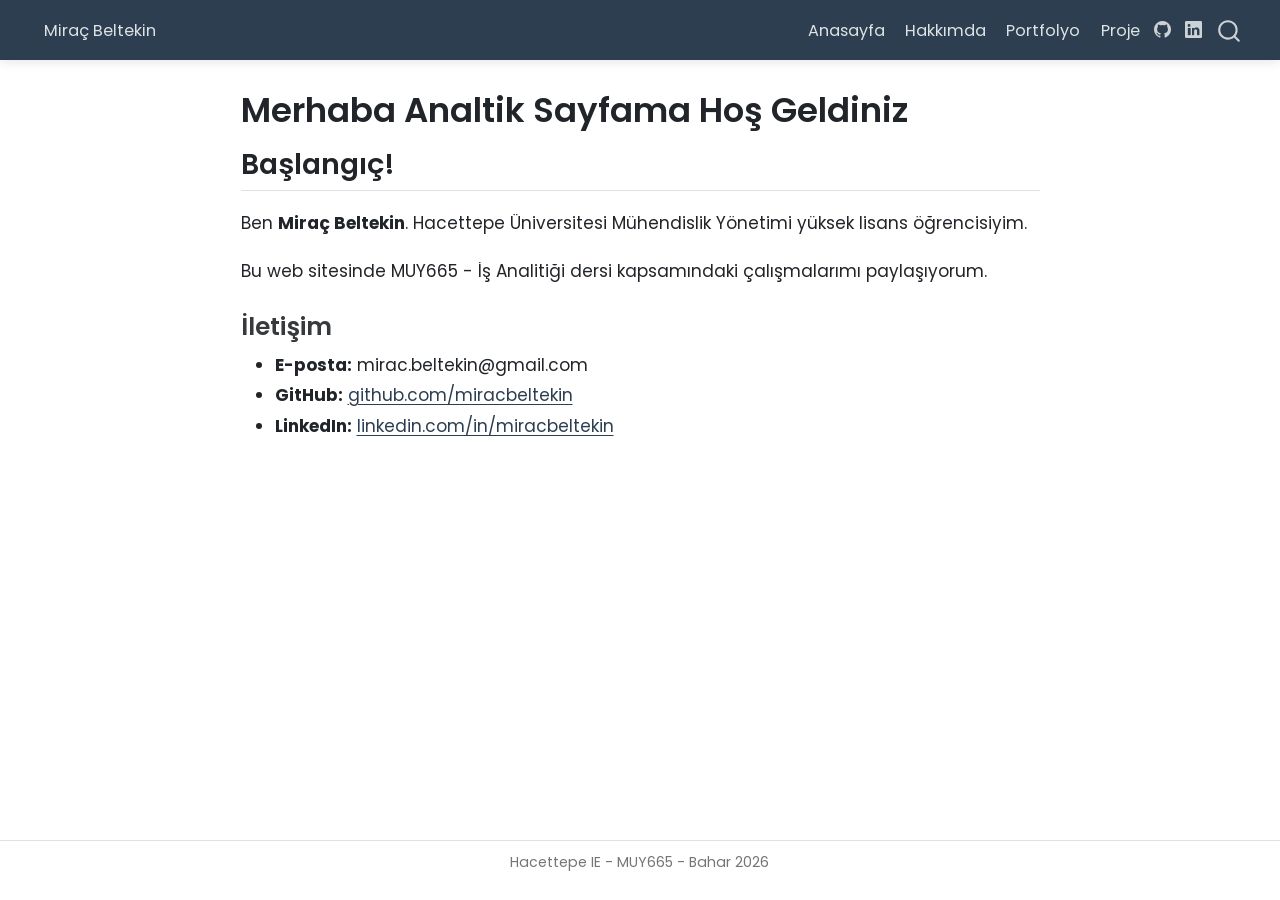
==== commit 155e5bfe: "de" ====
--- a/docs/index.html
+++ b/docs/index.html
@@ -7,7 +7,7 @@
 <meta name="viewport" content="width=device-width, initial-scale=1.0, user-scalable=yes">
 
 
-<title>Miraç Beltekin – Miraç Beltekin’in Analitik Labı</title>
+<title>Merhaba Analtik Sayfama Hoş Geldiniz – Miraç Beltekin</title>
 <style>
 code{white-space: pre-wrap;}
 span.smallcaps{font-variant: small-caps;}
@@ -36,14 +36,10 @@
 <script src="site_libs/quarto-html/popper.min.js"></script>
 <script src="site_libs/quarto-html/tippy.umd.min.js"></script>
 <link href="site_libs/quarto-html/tippy.css" rel="stylesheet">
-<link href="site_libs/quarto-html/quarto-syntax-highlighting-7b89279ff1a6dce999919e0e67d4d9ec.css" rel="stylesheet" class="quarto-color-scheme" id="quarto-text-highlighting-styles">
-<link href="site_libs/quarto-html/quarto-syntax-highlighting-dark-707d8167ce6003fca903bfe2be84ab7f.css" rel="stylesheet" class="quarto-color-scheme quarto-color-alternate" id="quarto-text-highlighting-styles">
-<link href="site_libs/quarto-html/quarto-syntax-highlighting-7b89279ff1a6dce999919e0e67d4d9ec.css" rel="stylesheet" class="quarto-color-scheme-extra" id="quarto-text-highlighting-styles">
+<link href="site_libs/quarto-html/quarto-syntax-highlighting-7b89279ff1a6dce999919e0e67d4d9ec.css" rel="stylesheet" id="quarto-text-highlighting-styles">
 <script src="site_libs/bootstrap/bootstrap.min.js"></script>
 <link href="site_libs/bootstrap/bootstrap-icons.css" rel="stylesheet">
-<link href="site_libs/bootstrap/bootstrap-b09ffb0c710b10090e35f4f5c8599541.min.css" rel="stylesheet" append-hash="true" class="quarto-color-scheme" id="quarto-bootstrap" data-mode="light">
-<link href="site_libs/bootstrap/bootstrap-dark-5b22ffe13dd2aa798062e3956142f8dd.min.css" rel="stylesheet" append-hash="true" class="quarto-color-scheme quarto-color-alternate" id="quarto-bootstrap" data-mode="dark">
-<link href="site_libs/bootstrap/bootstrap-b09ffb0c710b10090e35f4f5c8599541.min.css" rel="stylesheet" append-hash="true" class="quarto-color-scheme-extra" id="quarto-bootstrap" data-mode="light">
+<link href="site_libs/bootstrap/bootstrap-c91f5ecd240dbcfad33507b16abcbcec.min.css" rel="stylesheet" append-hash="true" id="quarto-bootstrap" data-mode="light">
 <script id="quarto-search-options" type="application/json">{
   "location": "navbar",
   "copy-button": false,
@@ -76,169 +72,7 @@
 <link rel="stylesheet" href="styles.css">
 </head>
 
-<body class="docked nav-fixed quarto-light"><script id="quarto-html-before-body" type="application/javascript">
-    const toggleBodyColorMode = (bsSheetEl) => {
-      const mode = bsSheetEl.getAttribute("data-mode");
-      const bodyEl = window.document.querySelector("body");
-      if (mode === "dark") {
-        bodyEl.classList.add("quarto-dark");
-        bodyEl.classList.remove("quarto-light");
-      } else {
-        bodyEl.classList.add("quarto-light");
-        bodyEl.classList.remove("quarto-dark");
-      }
-    }
-    const toggleBodyColorPrimary = () => {
-      const bsSheetEl = window.document.querySelector("link#quarto-bootstrap:not([rel=disabled-stylesheet])");
-      if (bsSheetEl) {
-        toggleBodyColorMode(bsSheetEl);
-      }
-    }
-    const setColorSchemeToggle = (alternate) => {
-      const toggles = window.document.querySelectorAll('.quarto-color-scheme-toggle');
-      for (let i=0; i < toggles.length; i++) {
-        const toggle = toggles[i];
-        if (toggle) {
-          if (alternate) {
-            toggle.classList.add("alternate");
-          } else {
-            toggle.classList.remove("alternate");
-          }
-        }
-      }
-    };
-    const toggleColorMode = (alternate) => {
-      // Switch the stylesheets
-      const primaryStylesheets = window.document.querySelectorAll('link.quarto-color-scheme:not(.quarto-color-alternate)');
-      const alternateStylesheets = window.document.querySelectorAll('link.quarto-color-scheme.quarto-color-alternate');
-      manageTransitions('#quarto-margin-sidebar .nav-link', false);
-      if (alternate) {
-        // note: dark is layered on light, we don't disable primary!
-        enableStylesheet(alternateStylesheets);
-        for (const sheetNode of alternateStylesheets) {
-          if (sheetNode.id === "quarto-bootstrap") {
-            toggleBodyColorMode(sheetNode);
-          }
-        }
-      } else {
-        disableStylesheet(alternateStylesheets);
-        enableStylesheet(primaryStylesheets)
-        toggleBodyColorPrimary();
-      }
-      manageTransitions('#quarto-margin-sidebar .nav-link', true);
-      // Switch the toggles
-      setColorSchemeToggle(alternate)
-      // Hack to workaround the fact that safari doesn't
-      // properly recolor the scrollbar when toggling (#1455)
-      if (navigator.userAgent.indexOf('Safari') > 0 && navigator.userAgent.indexOf('Chrome') == -1) {
-        manageTransitions("body", false);
-        window.scrollTo(0, 1);
-        setTimeout(() => {
-          window.scrollTo(0, 0);
-          manageTransitions("body", true);
-        }, 40);
-      }
-    }
-    const disableStylesheet = (stylesheets) => {
-      for (let i=0; i < stylesheets.length; i++) {
-        const stylesheet = stylesheets[i];
-        stylesheet.rel = 'disabled-stylesheet';
-      }
-    }
-    const enableStylesheet = (stylesheets) => {
-      for (let i=0; i < stylesheets.length; i++) {
-        const stylesheet = stylesheets[i];
-        if(stylesheet.rel !== 'stylesheet') { // for Chrome, which will still FOUC without this check
-          stylesheet.rel = 'stylesheet';
-        }
-      }
-    }
-    const manageTransitions = (selector, allowTransitions) => {
-      const els = window.document.querySelectorAll(selector);
-      for (let i=0; i < els.length; i++) {
-        const el = els[i];
-        if (allowTransitions) {
-          el.classList.remove('notransition');
-        } else {
-          el.classList.add('notransition');
-        }
-      }
-    }
-    const isFileUrl = () => {
-      return window.location.protocol === 'file:';
-    }
-    const hasAlternateSentinel = () => {
-      let styleSentinel = getColorSchemeSentinel();
-      if (styleSentinel !== null) {
-        return styleSentinel === "alternate";
-      } else {
-        return false;
-      }
-    }
-    const setStyleSentinel = (alternate) => {
-      const value = alternate ? "alternate" : "default";
-      if (!isFileUrl()) {
-        window.localStorage.setItem("quarto-color-scheme", value);
-      } else {
-        localAlternateSentinel = value;
-      }
-    }
-    const getColorSchemeSentinel = () => {
-      if (!isFileUrl()) {
-        const storageValue = window.localStorage.getItem("quarto-color-scheme");
-        return storageValue != null ? storageValue : localAlternateSentinel;
-      } else {
-        return localAlternateSentinel;
-      }
-    }
-    const toggleGiscusIfUsed = (isAlternate, darkModeDefault) => {
-      const baseTheme = document.querySelector('#giscus-base-theme')?.value ?? 'light';
-      const alternateTheme = document.querySelector('#giscus-alt-theme')?.value ?? 'dark';
-      let newTheme = '';
-      if(authorPrefersDark) {
-        newTheme = isAlternate ? baseTheme : alternateTheme;
-      } else {
-        newTheme = isAlternate ? alternateTheme : baseTheme;
-      }
-      const changeGiscusTheme = () => {
-        // From: https://github.com/giscus/giscus/issues/336
-        const sendMessage = (message) => {
-          const iframe = document.querySelector('iframe.giscus-frame');
-          if (!iframe) return;
-          iframe.contentWindow.postMessage({ giscus: message }, 'https://giscus.app');
-        }
-        sendMessage({
-          setConfig: {
-            theme: newTheme
-          }
-        });
-      }
-      const isGiscussLoaded = window.document.querySelector('iframe.giscus-frame') !== null;
-      if (isGiscussLoaded) {
-        changeGiscusTheme();
-      }
-    };
-    const authorPrefersDark = false;
-    const darkModeDefault = authorPrefersDark;
-      document.querySelector('link#quarto-text-highlighting-styles.quarto-color-scheme-extra').rel = 'disabled-stylesheet';
-      document.querySelector('link#quarto-bootstrap.quarto-color-scheme-extra').rel = 'disabled-stylesheet';
-    let localAlternateSentinel = darkModeDefault ? 'alternate' : 'default';
-    // Dark / light mode switch
-    window.quartoToggleColorScheme = () => {
-      // Read the current dark / light value
-      let toAlternate = !hasAlternateSentinel();
-      toggleColorMode(toAlternate);
-      setStyleSentinel(toAlternate);
-      toggleGiscusIfUsed(toAlternate, darkModeDefault);
-      window.dispatchEvent(new Event('resize'));
-    };
-    // Switch to dark mode if need be
-    if (hasAlternateSentinel()) {
-      toggleColorMode(true);
-    } else {
-      toggleColorMode(false);
-    }
-  </script>
+<body class="nav-fixed fullcontent quarto-light">
 
 <div id="quarto-search-results"></div>
   <header id="quarto-header" class="headroom fixed-top">
@@ -246,9 +80,6 @@
       <div class="navbar-container container-fluid">
       <div class="navbar-brand-container mx-auto">
     <a href="./index.html" class="navbar-brand navbar-brand-logo">
-    </a>
-    <a class="navbar-brand" href="./index.html">
-    <span class="navbar-title">Miraç Beltekin’in Analitik Labı</span>
     </a>
   </div>
             <div id="quarto-search" class="" title="Search"></div>
@@ -259,6 +90,12 @@
             <ul class="navbar-nav navbar-nav-scroll me-auto">
   <li class="nav-item">
     <a class="nav-link active" href="./index.html" aria-current="page"> 
+<span class="menu-text">Miraç Beltekin</span></a>
+  </li>  
+</ul>
+            <ul class="navbar-nav navbar-nav-scroll ms-auto">
+  <li class="nav-item">
+    <a class="nav-link" href="./index.html"> 
 <span class="menu-text">Anasayfa</span></a>
   </li>  
   <li class="nav-item">
@@ -266,30 +103,18 @@
 <span class="menu-text">Hakkımda</span></a>
   </li>  
   <li class="nav-item">
-    <a class="nav-link" href="./posts.html"> 
-<span class="menu-text">Gönderilerim</span></a>
+    <a class="nav-link" href="./portfolyo.html"> 
+<span class="menu-text">Portfolyo</span></a>
   </li>  
-  <li class="nav-item dropdown ">
-    <a class="nav-link dropdown-toggle" href="#" id="nav-menu-muy665-ders-çıktıları" role="link" data-bs-toggle="dropdown" aria-expanded="false">
- <span class="menu-text">MUY665 Ders Çıktıları</span>
-    </a>
-    <ul class="dropdown-menu" aria-labelledby="nav-menu-muy665-ders-çıktıları">    
-        <li>
-    <a class="dropdown-item" href="./portfolyo.html">
- <span class="dropdown-text">Ödevler</span></a>
+  <li class="nav-item">
+    <a class="nav-link" href="./proje.html"> 
+<span class="menu-text">Proje</span></a>
   </li>  
-        <li>
-    <a class="dropdown-item" href="./proje.html">
- <span class="dropdown-text">Proje</span></a>
-  </li>  
-    </ul>
-  </li>
 </ul>
           </div> <!-- /navcollapse -->
-            <div class="quarto-navbar-tools tools-wide">
+            <div class="quarto-navbar-tools">
     <a href="https://github.com/miracbeltekin" title="" class="quarto-navigation-tool px-1" aria-label=""><i class="bi bi-github"></i></a>
-    <a href="https://linkedin.com/miracbeltekin" title="" class="quarto-navigation-tool px-1" aria-label=""><i class="bi bi-linkedin"></i></a>
-  <a href="" class="quarto-color-scheme-toggle quarto-navigation-tool  px-1" onclick="window.quartoToggleColorScheme(); return false;" title="Toggle dark mode"><i class="bi"></i></a>
+    <a href="https://www.linkedin.com/in/miracbeltekin" title="" class="quarto-navigation-tool px-1" aria-label=""><i class="bi bi-linkedin"></i></a>
 </div>
       </div> <!-- /container-fluid -->
     </nav>
@@ -297,20 +122,14 @@
 <!-- content -->
 <div id="quarto-content" class="quarto-container page-columns page-rows-contents page-layout-article page-navbar">
 <!-- sidebar -->
-  <nav id="quarto-sidebar" class="sidebar collapse collapse-horizontal quarto-sidebar-collapse-item sidebar-navigation docked overflow-auto">
+<!-- margin-sidebar -->
     
-</nav>
-<div id="quarto-sidebar-glass" class="quarto-sidebar-collapse-item" data-bs-toggle="collapse" data-bs-target=".quarto-sidebar-collapse-item"></div>
-<!-- margin-sidebar -->
-    <div id="quarto-margin-sidebar" class="sidebar margin-sidebar zindex-bottom">
-    </div>
 <!-- main -->
 <main class="content" id="quarto-document-content">
 
-
 <header id="title-block-header" class="quarto-title-block default">
 <div class="quarto-title">
-<h1 class="title">Miraç Beltekin</h1>
+<h1 class="title">Merhaba Analtik Sayfama Hoş Geldiniz</h1>
 </div>
 
 
@@ -327,27 +146,25 @@
 </header>
 
 
-<p>MUY660-İş Analitiği dersi sayfama hoş geldiniz.</p>
-<p>Bu analitik çalışmalarımızı paylaşıyorum.</p>
-
-
+<section id="başlangıç" class="level2">
+<h2 data-anchor-id="başlangıç">Başlangıç!</h2>
+<p>Ben <strong>Miraç Beltekin</strong>. Hacettepe Üniversitesi Mühendislik Yönetimi yüksek lisans öğrencisiyim.</p>
+<p>Bu web sitesinde MUY665 - İş Analitiği dersi kapsamındaki çalışmalarımı paylaşıyorum.</p>
+<section id="iletişim" class="level3">
+<h3 data-anchor-id="iletişim">İletişim</h3>
+<ul>
+<li><strong>E-posta:</strong> mirac.beltekin@gmail.com</li>
+<li><strong>GitHub:</strong> <a href="https://github.com/miracbeltekin">github.com/miracbeltekin</a></li>
+<li><strong>LinkedIn:</strong> <a href="https://www.linkedin.com/in/miracbeltekin">linkedin.com/in/miracbeltekin</a></li>
+</ul>
+
+
+</section>
+</section>
 
 <a onclick="window.scrollTo(0, 0); return false;" role="button" id="quarto-back-to-top"><i class="bi bi-arrow-up"></i> Back to top</a></main> <!-- /main -->
 <script id="quarto-html-after-body" type="application/javascript">
   window.document.addEventListener("DOMContentLoaded", function (event) {
-    // Ensure there is a toggle, if there isn't float one in the top right
-    if (window.document.querySelector('.quarto-color-scheme-toggle') === null) {
-      const a = window.document.createElement('a');
-      a.classList.add('top-right');
-      a.classList.add('quarto-color-scheme-toggle');
-      a.href = "";
-      a.onclick = function() { try { window.quartoToggleColorScheme(); } catch {} return false; };
-      const i = window.document.createElement("i");
-      i.classList.add('bi');
-      a.appendChild(i);
-      window.document.body.appendChild(a);
-    }
-    setColorSchemeToggle(hasAlternateSentinel())
     const isCodeAnnotation = (el) => {
       for (const clz of el.classList) {
         if (clz.startsWith('code-annotation-')) {                     
--- a/docs/styles.css
+++ b/docs/styles.css
@@ -0,0 +1,74 @@
+/* ===== FONT ===== */
+@import url('https://fonts.googleapis.com/css2?family=Poppins:wght@400;500;600;700&display=swap');
+
+body {
+  font-family: 'Poppins', sans-serif;
+  line-height: 1.8;
+}
+
+/* ===== SMOOTH SCROLL ===== */
+html {
+  scroll-behavior: smooth;
+}
+
+/* ===== NAVBAR SABİT BOYUT ===== */
+.navbar {
+  min-height: 60px;
+  max-height: 60px;
+  box-shadow: 0 2px 10px rgba(0,0,0,0.1);
+}
+
+.navbar-brand {
+  font-size: 1.2rem !important;
+  font-weight: 700;
+}
+
+.navbar .nav-link {
+  font-size: 0.95rem !important;
+}
+
+/* ===== FOTOĞRAF ===== */
+img {
+  border-radius: 8px;
+  max-width: 100%;
+}
+
+/* ===== SEÇİM RENGİ ===== */
+::selection {
+  background-color: #18bc9c;
+  color: white;
+}
+/* ===== TEMA RENGİ: YEŞİL -> LACİVERT ===== */
+:root {
+  --bs-primary: #2C3E50 !important;
+  --bs-link-color: #2C3E50 !important;
+}
+
+a {
+  color: #2C3E50;
+}
+
+a:hover {
+  color: #1a252f;
+}
+
+.nav-link.active {
+  color: #2C3E50 !important;
+}
+
+.btn-primary {
+  background-color: #2C3E50 !important;
+  border-color: #2C3E50 !important;
+}
+
+::selection {
+  background-color: #2C3E50;
+  color: white;
+}
+/* ===== MENÜ RENKLERİ SABİT ===== */
+.navbar .nav-link,
+.navbar .nav-link.active,
+.navbar .nav-link:hover,
+.navbar .nav-link:focus {
+  color: rgba(255,255,255,0.85) !important;
+}
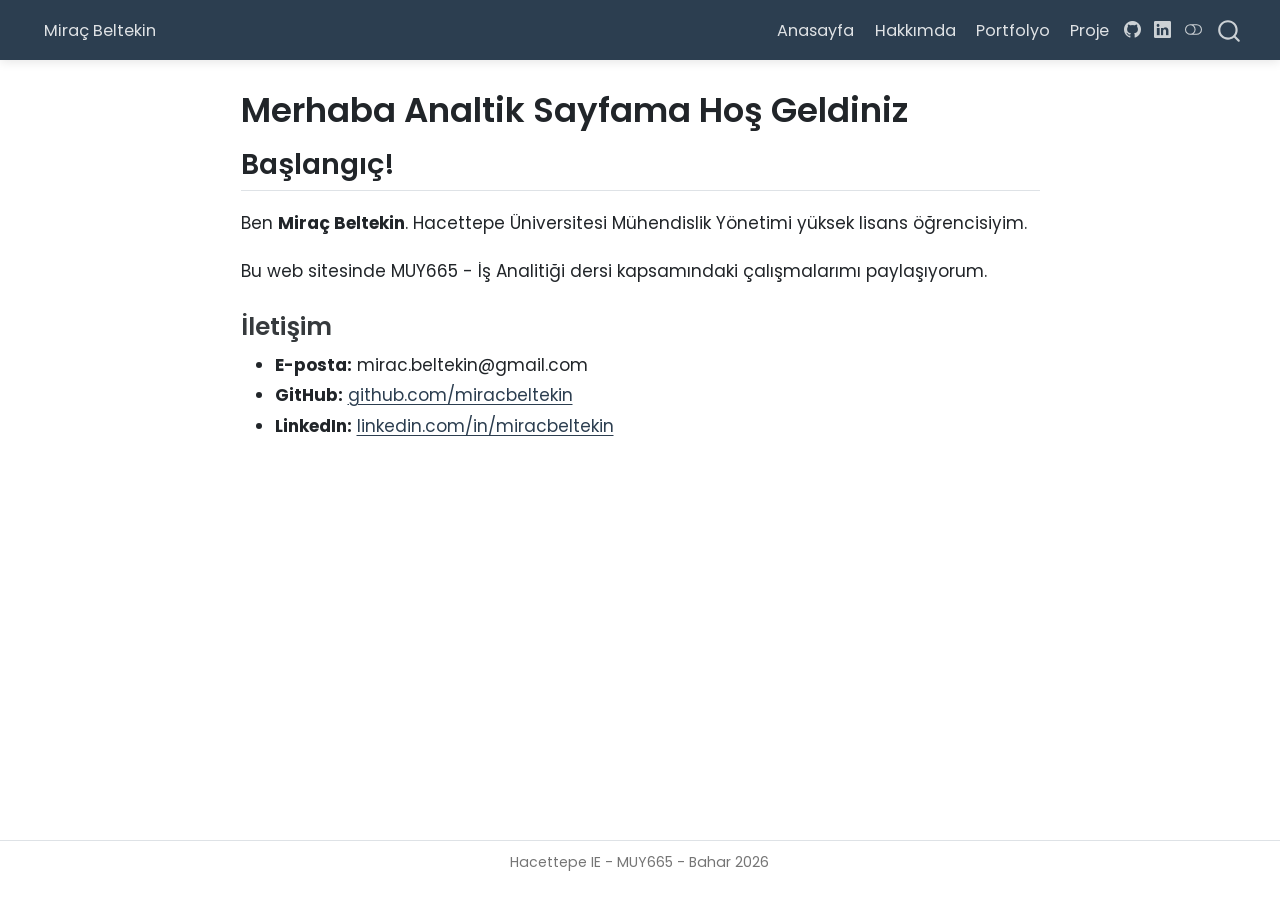
==== commit ec7d6af0: "a" ====
--- a/docs/index.html
+++ b/docs/index.html
@@ -36,10 +36,14 @@
 <script src="site_libs/quarto-html/popper.min.js"></script>
 <script src="site_libs/quarto-html/tippy.umd.min.js"></script>
 <link href="site_libs/quarto-html/tippy.css" rel="stylesheet">
-<link href="site_libs/quarto-html/quarto-syntax-highlighting-7b89279ff1a6dce999919e0e67d4d9ec.css" rel="stylesheet" id="quarto-text-highlighting-styles">
+<link href="site_libs/quarto-html/quarto-syntax-highlighting-7b89279ff1a6dce999919e0e67d4d9ec.css" rel="stylesheet" class="quarto-color-scheme" id="quarto-text-highlighting-styles">
+<link href="site_libs/quarto-html/quarto-syntax-highlighting-dark-707d8167ce6003fca903bfe2be84ab7f.css" rel="stylesheet" class="quarto-color-scheme quarto-color-alternate" id="quarto-text-highlighting-styles">
+<link href="site_libs/quarto-html/quarto-syntax-highlighting-7b89279ff1a6dce999919e0e67d4d9ec.css" rel="stylesheet" class="quarto-color-scheme-extra" id="quarto-text-highlighting-styles">
 <script src="site_libs/bootstrap/bootstrap.min.js"></script>
 <link href="site_libs/bootstrap/bootstrap-icons.css" rel="stylesheet">
-<link href="site_libs/bootstrap/bootstrap-c91f5ecd240dbcfad33507b16abcbcec.min.css" rel="stylesheet" append-hash="true" id="quarto-bootstrap" data-mode="light">
+<link href="site_libs/bootstrap/bootstrap-c91f5ecd240dbcfad33507b16abcbcec.min.css" rel="stylesheet" append-hash="true" class="quarto-color-scheme" id="quarto-bootstrap" data-mode="light">
+<link href="site_libs/bootstrap/bootstrap-dark-a36fef8c6f594d6a13d5724b75b58e17.min.css" rel="stylesheet" append-hash="true" class="quarto-color-scheme quarto-color-alternate" id="quarto-bootstrap" data-mode="dark">
+<link href="site_libs/bootstrap/bootstrap-c91f5ecd240dbcfad33507b16abcbcec.min.css" rel="stylesheet" append-hash="true" class="quarto-color-scheme-extra" id="quarto-bootstrap" data-mode="light">
 <script id="quarto-search-options" type="application/json">{
   "location": "navbar",
   "copy-button": false,
@@ -72,7 +76,169 @@
 <link rel="stylesheet" href="styles.css">
 </head>
 
-<body class="nav-fixed fullcontent quarto-light">
+<body class="nav-fixed fullcontent quarto-light"><script id="quarto-html-before-body" type="application/javascript">
+    const toggleBodyColorMode = (bsSheetEl) => {
+      const mode = bsSheetEl.getAttribute("data-mode");
+      const bodyEl = window.document.querySelector("body");
+      if (mode === "dark") {
+        bodyEl.classList.add("quarto-dark");
+        bodyEl.classList.remove("quarto-light");
+      } else {
+        bodyEl.classList.add("quarto-light");
+        bodyEl.classList.remove("quarto-dark");
+      }
+    }
+    const toggleBodyColorPrimary = () => {
+      const bsSheetEl = window.document.querySelector("link#quarto-bootstrap:not([rel=disabled-stylesheet])");
+      if (bsSheetEl) {
+        toggleBodyColorMode(bsSheetEl);
+      }
+    }
+    const setColorSchemeToggle = (alternate) => {
+      const toggles = window.document.querySelectorAll('.quarto-color-scheme-toggle');
+      for (let i=0; i < toggles.length; i++) {
+        const toggle = toggles[i];
+        if (toggle) {
+          if (alternate) {
+            toggle.classList.add("alternate");
+          } else {
+            toggle.classList.remove("alternate");
+          }
+        }
+      }
+    };
+    const toggleColorMode = (alternate) => {
+      // Switch the stylesheets
+      const primaryStylesheets = window.document.querySelectorAll('link.quarto-color-scheme:not(.quarto-color-alternate)');
+      const alternateStylesheets = window.document.querySelectorAll('link.quarto-color-scheme.quarto-color-alternate');
+      manageTransitions('#quarto-margin-sidebar .nav-link', false);
+      if (alternate) {
+        // note: dark is layered on light, we don't disable primary!
+        enableStylesheet(alternateStylesheets);
+        for (const sheetNode of alternateStylesheets) {
+          if (sheetNode.id === "quarto-bootstrap") {
+            toggleBodyColorMode(sheetNode);
+          }
+        }
+      } else {
+        disableStylesheet(alternateStylesheets);
+        enableStylesheet(primaryStylesheets)
+        toggleBodyColorPrimary();
+      }
+      manageTransitions('#quarto-margin-sidebar .nav-link', true);
+      // Switch the toggles
+      setColorSchemeToggle(alternate)
+      // Hack to workaround the fact that safari doesn't
+      // properly recolor the scrollbar when toggling (#1455)
+      if (navigator.userAgent.indexOf('Safari') > 0 && navigator.userAgent.indexOf('Chrome') == -1) {
+        manageTransitions("body", false);
+        window.scrollTo(0, 1);
+        setTimeout(() => {
+          window.scrollTo(0, 0);
+          manageTransitions("body", true);
+        }, 40);
+      }
+    }
+    const disableStylesheet = (stylesheets) => {
+      for (let i=0; i < stylesheets.length; i++) {
+        const stylesheet = stylesheets[i];
+        stylesheet.rel = 'disabled-stylesheet';
+      }
+    }
+    const enableStylesheet = (stylesheets) => {
+      for (let i=0; i < stylesheets.length; i++) {
+        const stylesheet = stylesheets[i];
+        if(stylesheet.rel !== 'stylesheet') { // for Chrome, which will still FOUC without this check
+          stylesheet.rel = 'stylesheet';
+        }
+      }
+    }
+    const manageTransitions = (selector, allowTransitions) => {
+      const els = window.document.querySelectorAll(selector);
+      for (let i=0; i < els.length; i++) {
+        const el = els[i];
+        if (allowTransitions) {
+          el.classList.remove('notransition');
+        } else {
+          el.classList.add('notransition');
+        }
+      }
+    }
+    const isFileUrl = () => {
+      return window.location.protocol === 'file:';
+    }
+    const hasAlternateSentinel = () => {
+      let styleSentinel = getColorSchemeSentinel();
+      if (styleSentinel !== null) {
+        return styleSentinel === "alternate";
+      } else {
+        return false;
+      }
+    }
+    const setStyleSentinel = (alternate) => {
+      const value = alternate ? "alternate" : "default";
+      if (!isFileUrl()) {
+        window.localStorage.setItem("quarto-color-scheme", value);
+      } else {
+        localAlternateSentinel = value;
+      }
+    }
+    const getColorSchemeSentinel = () => {
+      if (!isFileUrl()) {
+        const storageValue = window.localStorage.getItem("quarto-color-scheme");
+        return storageValue != null ? storageValue : localAlternateSentinel;
+      } else {
+        return localAlternateSentinel;
+      }
+    }
+    const toggleGiscusIfUsed = (isAlternate, darkModeDefault) => {
+      const baseTheme = document.querySelector('#giscus-base-theme')?.value ?? 'light';
+      const alternateTheme = document.querySelector('#giscus-alt-theme')?.value ?? 'dark';
+      let newTheme = '';
+      if(authorPrefersDark) {
+        newTheme = isAlternate ? baseTheme : alternateTheme;
+      } else {
+        newTheme = isAlternate ? alternateTheme : baseTheme;
+      }
+      const changeGiscusTheme = () => {
+        // From: https://github.com/giscus/giscus/issues/336
+        const sendMessage = (message) => {
+          const iframe = document.querySelector('iframe.giscus-frame');
+          if (!iframe) return;
+          iframe.contentWindow.postMessage({ giscus: message }, 'https://giscus.app');
+        }
+        sendMessage({
+          setConfig: {
+            theme: newTheme
+          }
+        });
+      }
+      const isGiscussLoaded = window.document.querySelector('iframe.giscus-frame') !== null;
+      if (isGiscussLoaded) {
+        changeGiscusTheme();
+      }
+    };
+    const authorPrefersDark = false;
+    const darkModeDefault = authorPrefersDark;
+      document.querySelector('link#quarto-text-highlighting-styles.quarto-color-scheme-extra').rel = 'disabled-stylesheet';
+      document.querySelector('link#quarto-bootstrap.quarto-color-scheme-extra').rel = 'disabled-stylesheet';
+    let localAlternateSentinel = darkModeDefault ? 'alternate' : 'default';
+    // Dark / light mode switch
+    window.quartoToggleColorScheme = () => {
+      // Read the current dark / light value
+      let toAlternate = !hasAlternateSentinel();
+      toggleColorMode(toAlternate);
+      setStyleSentinel(toAlternate);
+      toggleGiscusIfUsed(toAlternate, darkModeDefault);
+      window.dispatchEvent(new Event('resize'));
+    };
+    // Switch to dark mode if need be
+    if (hasAlternateSentinel()) {
+      toggleColorMode(true);
+    } else {
+      toggleColorMode(false);
+    }
+  </script>
 
 <div id="quarto-search-results"></div>
   <header id="quarto-header" class="headroom fixed-top">
@@ -112,9 +278,10 @@
   </li>  
 </ul>
           </div> <!-- /navcollapse -->
-            <div class="quarto-navbar-tools">
+            <div class="quarto-navbar-tools tools-wide">
     <a href="https://github.com/miracbeltekin" title="" class="quarto-navigation-tool px-1" aria-label=""><i class="bi bi-github"></i></a>
     <a href="https://www.linkedin.com/in/miracbeltekin" title="" class="quarto-navigation-tool px-1" aria-label=""><i class="bi bi-linkedin"></i></a>
+  <a href="" class="quarto-color-scheme-toggle quarto-navigation-tool  px-1" onclick="window.quartoToggleColorScheme(); return false;" title="Toggle dark mode"><i class="bi"></i></a>
 </div>
       </div> <!-- /container-fluid -->
     </nav>
@@ -127,6 +294,7 @@
 <!-- main -->
 <main class="content" id="quarto-document-content">
 
+
 <header id="title-block-header" class="quarto-title-block default">
 <div class="quarto-title">
 <h1 class="title">Merhaba Analtik Sayfama Hoş Geldiniz</h1>
@@ -165,6 +333,19 @@
 <a onclick="window.scrollTo(0, 0); return false;" role="button" id="quarto-back-to-top"><i class="bi bi-arrow-up"></i> Back to top</a></main> <!-- /main -->
 <script id="quarto-html-after-body" type="application/javascript">
   window.document.addEventListener("DOMContentLoaded", function (event) {
+    // Ensure there is a toggle, if there isn't float one in the top right
+    if (window.document.querySelector('.quarto-color-scheme-toggle') === null) {
+      const a = window.document.createElement('a');
+      a.classList.add('top-right');
+      a.classList.add('quarto-color-scheme-toggle');
+      a.href = "";
+      a.onclick = function() { try { window.quartoToggleColorScheme(); } catch {} return false; };
+      const i = window.document.createElement("i");
+      i.classList.add('bi');
+      a.appendChild(i);
+      window.document.body.appendChild(a);
+    }
+    setColorSchemeToggle(hasAlternateSentinel())
     const isCodeAnnotation = (el) => {
       for (const clz of el.classList) {
         if (clz.startsWith('code-annotation-')) {                     
--- a/docs/site_libs/quarto-html/quarto-syntax-highlighting-dark-707d8167ce6003fca903bfe2be84ab7f.css
+++ b/docs/site_libs/quarto-html/quarto-syntax-highlighting-dark-707d8167ce6003fca903bfe2be84ab7f.css
@@ -0,0 +1,219 @@
+/* quarto syntax highlight colors */
+:root {
+  --quarto-hl-al-color: #f07178;
+  --quarto-hl-an-color: #d4d0ab;
+  --quarto-hl-at-color: #00e0e0;
+  --quarto-hl-bn-color: #d4d0ab;
+  --quarto-hl-bu-color: #abe338;
+  --quarto-hl-ch-color: #abe338;
+  --quarto-hl-co-color: #f8f8f2;
+  --quarto-hl-cv-color: #ffd700;
+  --quarto-hl-cn-color: #ffd700;
+  --quarto-hl-cf-color: #ffa07a;
+  --quarto-hl-dt-color: #ffa07a;
+  --quarto-hl-dv-color: #d4d0ab;
+  --quarto-hl-do-color: #f8f8f2;
+  --quarto-hl-er-color: #f07178;
+  --quarto-hl-ex-color: #00e0e0;
+  --quarto-hl-fl-color: #d4d0ab;
+  --quarto-hl-fu-color: #ffa07a;
+  --quarto-hl-im-color: #abe338;
+  --quarto-hl-in-color: #d4d0ab;
+  --quarto-hl-kw-color: #ffa07a;
+  --quarto-hl-op-color: #ffa07a;
+  --quarto-hl-ot-color: #00e0e0;
+  --quarto-hl-pp-color: #dcc6e0;
+  --quarto-hl-re-color: #00e0e0;
+  --quarto-hl-sc-color: #abe338;
+  --quarto-hl-ss-color: #abe338;
+  --quarto-hl-st-color: #abe338;
+  --quarto-hl-va-color: #00e0e0;
+  --quarto-hl-vs-color: #abe338;
+  --quarto-hl-wa-color: #dcc6e0;
+}
+
+/* other quarto variables */
+:root {
+  --quarto-font-monospace: SFMono-Regular, Menlo, Monaco, Consolas, "Liberation Mono", "Courier New", monospace;
+}
+
+/* syntax highlight based on Pandoc's rules */
+pre > code.sourceCode > span {
+  color: #f8f8f2;
+}
+
+code.sourceCode > span {
+  color: #f8f8f2;
+}
+
+div.sourceCode,
+div.sourceCode pre.sourceCode {
+  color: #f8f8f2;
+}
+
+/* Normal */
+code span {
+  color: #f8f8f2;
+}
+
+/* Alert */
+code span.al {
+  color: #f07178;
+}
+
+/* Annotation */
+code span.an {
+  color: #d4d0ab;
+}
+
+/* Attribute */
+code span.at {
+  color: #00e0e0;
+}
+
+/* BaseN */
+code span.bn {
+  color: #d4d0ab;
+}
+
+/* BuiltIn */
+code span.bu {
+  color: #abe338;
+}
+
+/* ControlFlow */
+code span.cf {
+  font-weight: bold;
+  color: #ffa07a;
+}
+
+/* Char */
+code span.ch {
+  color: #abe338;
+}
+
+/* Constant */
+code span.cn {
+  color: #ffd700;
+}
+
+/* Comment */
+code span.co {
+  font-style: italic;
+  color: #f8f8f2;
+}
+
+/* CommentVar */
+code span.cv {
+  color: #ffd700;
+}
+
+/* Documentation */
+code span.do {
+  color: #f8f8f2;
+}
+
+/* DataType */
+code span.dt {
+  color: #ffa07a;
+}
+
+/* DecVal */
+code span.dv {
+  color: #d4d0ab;
+}
+
+/* Error */
+code span.er {
+  color: #f07178;
+  text-decoration: underline;
+}
+
+/* Extension */
+code span.ex {
+  font-weight: bold;
+  color: #00e0e0;
+}
+
+/* Float */
+code span.fl {
+  color: #d4d0ab;
+}
+
+/* Function */
+code span.fu {
+  color: #ffa07a;
+}
+
+/* Import */
+code span.im {
+  color: #abe338;
+}
+
+/* Information */
+code span.in {
+  color: #d4d0ab;
+}
+
+/* Keyword */
+code span.kw {
+  font-weight: bold;
+  color: #ffa07a;
+}
+
+/* Operator */
+code span.op {
+  color: #ffa07a;
+}
+
+/* Other */
+code span.ot {
+  color: #00e0e0;
+}
+
+/* Preprocessor */
+code span.pp {
+  color: #dcc6e0;
+}
+
+/* RegionMarker */
+code span.re {
+  background-color: #f8f8f2;
+  color: #00e0e0;
+}
+
+/* SpecialChar */
+code span.sc {
+  color: #abe338;
+}
+
+/* SpecialString */
+code span.ss {
+  color: #abe338;
+}
+
+/* String */
+code span.st {
+  color: #abe338;
+}
+
+/* Variable */
+code span.va {
+  color: #00e0e0;
+}
+
+/* VerbatimString */
+code span.vs {
+  color: #abe338;
+}
+
+/* Warning */
+code span.wa {
+  color: #dcc6e0;
+}
+
+.prevent-inlining {
+  content: "</";
+}
+
+/*# sourceMappingURL=f5ab3bb6f5ded8da9f12dd3a91d3da26.css.map */
--- a/docs/styles.css
+++ b/docs/styles.css
@@ -71,4 +71,18 @@
 .navbar .nav-link:hover,
 .navbar .nav-link:focus {
   color: rgba(255,255,255,0.85) !important;
+}
+/* ===== DARK MODE ===== */
+[data-bs-theme="dark"] .navbar .nav-link,
+[data-bs-theme="dark"] .navbar .nav-link.active,
+[data-bs-theme="dark"] .navbar .nav-link:hover {
+  color: rgba(255,255,255,0.85) !important;
+}
+
+[data-bs-theme="dark"] a {
+  color: #5dade2;
+}
+
+[data-bs-theme="dark"] a:hover {
+  color: #85c1e9;
 }
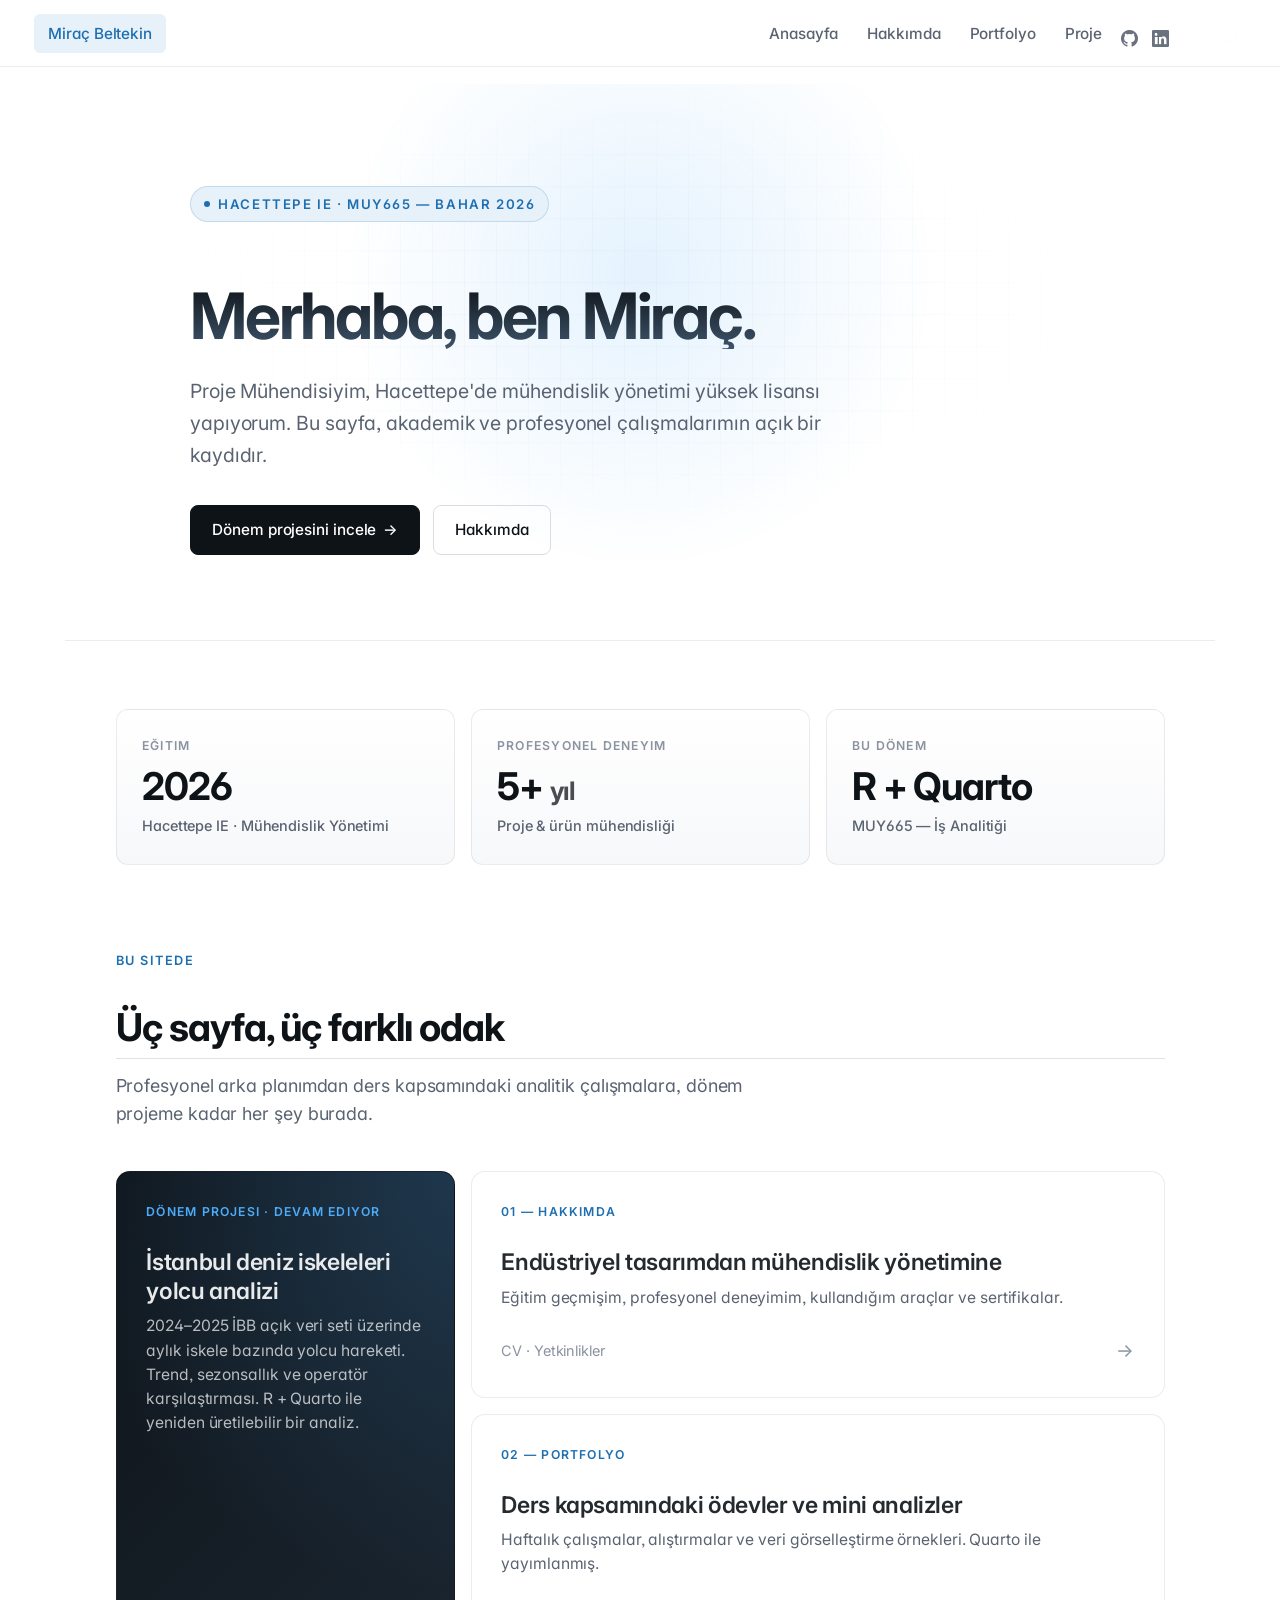
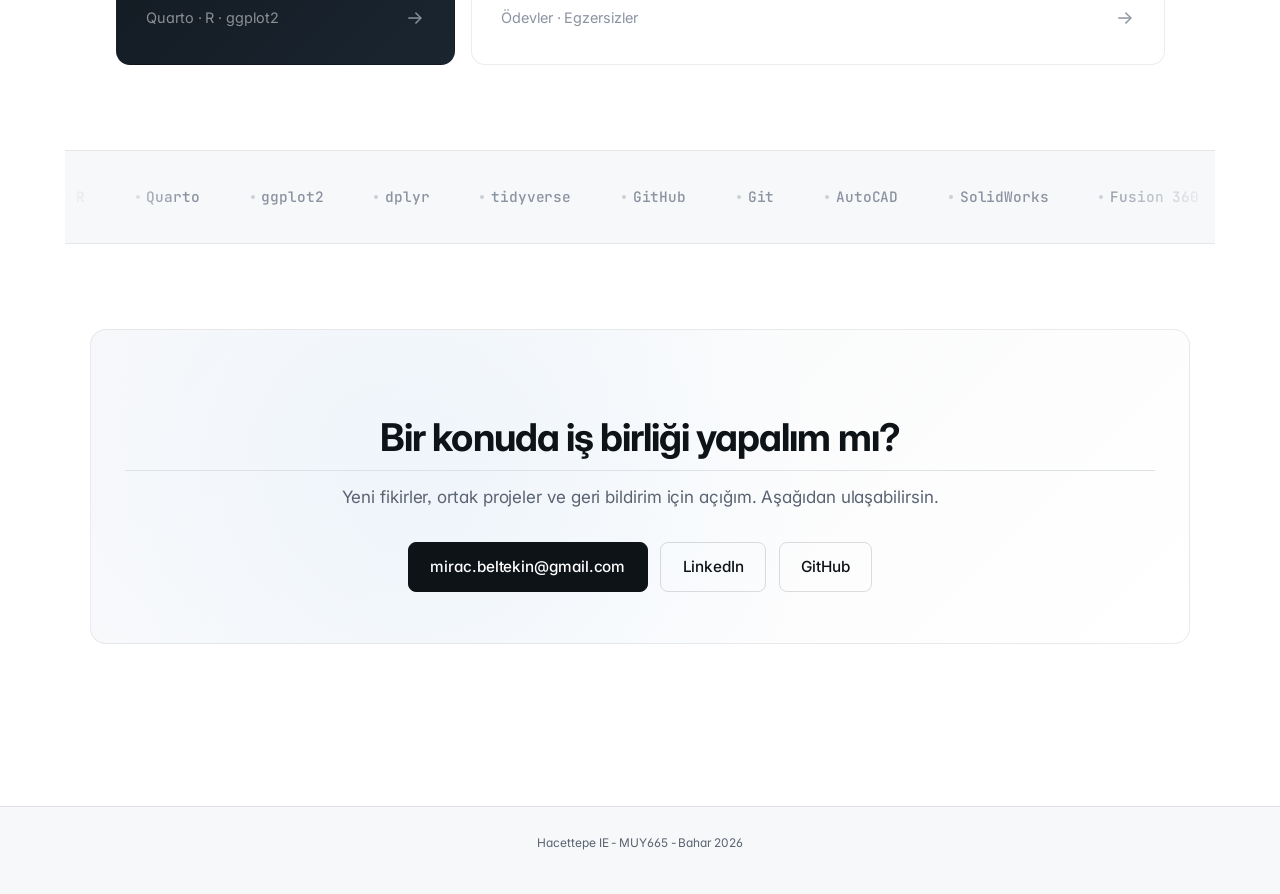
==== commit 50f0099b: "Publish Quarto website" ====
--- a/docs/index.html
+++ b/docs/index.html
@@ -7,7 +7,7 @@
 <meta name="viewport" content="width=device-width, initial-scale=1.0, user-scalable=yes">
 
 
-<title>Merhaba Analtik Sayfama Hoş Geldiniz – Miraç Beltekin</title>
+<title>Miraç Beltekin</title>
 <style>
 code{white-space: pre-wrap;}
 span.smallcaps{font-variant: small-caps;}
@@ -36,14 +36,14 @@
 <script src="site_libs/quarto-html/popper.min.js"></script>
 <script src="site_libs/quarto-html/tippy.umd.min.js"></script>
 <link href="site_libs/quarto-html/tippy.css" rel="stylesheet">
-<link href="site_libs/quarto-html/quarto-syntax-highlighting-7b89279ff1a6dce999919e0e67d4d9ec.css" rel="stylesheet" class="quarto-color-scheme" id="quarto-text-highlighting-styles">
-<link href="site_libs/quarto-html/quarto-syntax-highlighting-dark-707d8167ce6003fca903bfe2be84ab7f.css" rel="stylesheet" class="quarto-color-scheme quarto-color-alternate" id="quarto-text-highlighting-styles">
-<link href="site_libs/quarto-html/quarto-syntax-highlighting-7b89279ff1a6dce999919e0e67d4d9ec.css" rel="stylesheet" class="quarto-color-scheme-extra" id="quarto-text-highlighting-styles">
+<link href="site_libs/quarto-html/quarto-syntax-highlighting-a425a419d6522238ae657ca8d5d3a314.css" rel="stylesheet" class="quarto-color-scheme" id="quarto-text-highlighting-styles">
+<link href="site_libs/quarto-html/quarto-syntax-highlighting-dark-e5bba8a28a05f695a76c67d8a4808fa1.css" rel="stylesheet" class="quarto-color-scheme quarto-color-alternate" id="quarto-text-highlighting-styles">
+<link href="site_libs/quarto-html/quarto-syntax-highlighting-a425a419d6522238ae657ca8d5d3a314.css" rel="stylesheet" class="quarto-color-scheme-extra" id="quarto-text-highlighting-styles">
 <script src="site_libs/bootstrap/bootstrap.min.js"></script>
 <link href="site_libs/bootstrap/bootstrap-icons.css" rel="stylesheet">
-<link href="site_libs/bootstrap/bootstrap-c91f5ecd240dbcfad33507b16abcbcec.min.css" rel="stylesheet" append-hash="true" class="quarto-color-scheme" id="quarto-bootstrap" data-mode="light">
-<link href="site_libs/bootstrap/bootstrap-dark-a36fef8c6f594d6a13d5724b75b58e17.min.css" rel="stylesheet" append-hash="true" class="quarto-color-scheme quarto-color-alternate" id="quarto-bootstrap" data-mode="dark">
-<link href="site_libs/bootstrap/bootstrap-c91f5ecd240dbcfad33507b16abcbcec.min.css" rel="stylesheet" append-hash="true" class="quarto-color-scheme-extra" id="quarto-bootstrap" data-mode="light">
+<link href="site_libs/bootstrap/bootstrap-eda457b745002d7037759823bf31afa2.min.css" rel="stylesheet" append-hash="true" class="quarto-color-scheme" id="quarto-bootstrap" data-mode="light">
+<link href="site_libs/bootstrap/bootstrap-dark-a53d96ce127c4a1194338858e7fd4acb.min.css" rel="stylesheet" append-hash="true" class="quarto-color-scheme quarto-color-alternate" id="quarto-bootstrap" data-mode="dark">
+<link href="site_libs/bootstrap/bootstrap-eda457b745002d7037759823bf31afa2.min.css" rel="stylesheet" append-hash="true" class="quarto-color-scheme-extra" id="quarto-bootstrap" data-mode="light">
 <script id="quarto-search-options" type="application/json">{
   "location": "navbar",
   "copy-button": false,
@@ -71,12 +71,17 @@
     "search-label": "Search"
   }
 }</script>
+<style>
+  /* Anasayfada title boşluğunu kaldır */
+  #title-block-header { display: none !important; }
+  main.content { padding-top: 0 !important; }
+</style>
 
 
 <link rel="stylesheet" href="styles.css">
 </head>
 
-<body class="nav-fixed fullcontent quarto-light"><script id="quarto-html-before-body" type="application/javascript">
+<body class="nav-fixed quarto-light"><script id="quarto-html-before-body" type="application/javascript">
     const toggleBodyColorMode = (bsSheetEl) => {
       const mode = bsSheetEl.getAttribute("data-mode");
       const bodyEl = window.document.querySelector("body");
@@ -287,48 +292,211 @@
     </nav>
 </header>
 <!-- content -->
-<div id="quarto-content" class="quarto-container page-columns page-rows-contents page-layout-article page-navbar">
+<div id="quarto-content" class="quarto-container page-columns page-rows-contents page-layout-full page-navbar">
 <!-- sidebar -->
 <!-- margin-sidebar -->
     
 <!-- main -->
-<main class="content" id="quarto-document-content">
-
-
-<header id="title-block-header" class="quarto-title-block default">
-<div class="quarto-title">
-<h1 class="title">Merhaba Analtik Sayfama Hoş Geldiniz</h1>
+<main class="content column-page" id="quarto-document-content"><header id="title-block-header" class="quarto-title-block"></header>
+
+
+
+
+
+<!-- ========== HERO ========== -->
+<section class="hero-wrap">
+  <div class="hero-content">
+    <div class="hero-label fade-in">
+      <span class="hero-label-dot"></span>
+      Hacettepe IE · MUY665 — Bahar 2026
+    </div>
+    <h1 class="hero-title fade-in fade-in-delay-1">
+        Merhaba, ben Miraç.
+    </h1>
+    <p class="hero-subtitle fade-in fade-in-delay-2">
+        Proje Mühendisiyim, Hacettepe'de mühendislik yönetimi yüksek lisansı yapıyorum. Bu sayfa, akademik ve profesyonel çalışmalarımın açık bir kaydıdır.
+
+    </p>
+    <div class="hero-actions fade-in fade-in-delay-3">
+      <a href="proje.html" class="btn-bogaz">
+        Dönem projesini incele
+        <span>→</span>
+      </a>
+      <a href="about.html" class="btn-ghost">
+        Hakkımda
+      </a>
+    </div>
+  </div>
+</section>
+
+<!-- ========== KPI ========== -->
+<section class="kpi-grid">
+  <div class="kpi-card">
+    <div class="kpi-label">Eğitim</div>
+    <div class="kpi-value" data-target="2026">2026</div>
+    <div class="kpi-delta">Hacettepe IE · Mühendislik Yönetimi</div>
+  </div>
+  <div class="kpi-card">
+    <div class="kpi-label">Profesyonel deneyim</div>
+    <div class="kpi-value"><span data-target="5">0</span>+ <span style="font-size:1.5rem;color:var(--bs-secondary-color,#5A6371);">yıl</span></div>
+    <div class="kpi-delta">Proje &amp; ürün mühendisliği</div>
+  </div>
+  <div class="kpi-card">
+    <div class="kpi-label">Bu dönem</div>
+    <div class="kpi-value">R + Quarto</div>
+    <div class="kpi-delta">MUY665 — İş Analitiği</div>
+  </div>
+</section>
+
+<!-- ========== BENTO GRID ========== -->
+<section class="section-wrap">
+  <span class="section-label">Bu sitede</span>
+  <h2 class="section-title">Üç sayfa, üç farklı odak</h2>
+  <p class="section-subtitle">
+    Profesyonel arka planımdan ders kapsamındaki analitik çalışmalara, dönem projeme kadar her şey burada.
+  </p>
+
+  <div class="bento-grid">
+
+    <a href="proje.html" class="bento-card featured span-row-2">
+      <div>
+        <span class="bento-card-label">Dönem Projesi · Devam ediyor</span>
+        <h3 class="bento-card-title">İstanbul deniz iskeleleri yolcu analizi</h3>
+        <p class="bento-card-desc">
+          2024–2025 İBB açık veri seti üzerinde aylık iskele bazında yolcu hareketi. Trend, sezonsallık ve operatör karşılaştırması. R + Quarto ile yeniden üretilebilir bir analiz.
+        </p>
+      </div>
+      <div class="bento-card-footer">
+        <span>Quarto · R · ggplot2</span>
+        <span class="bento-arrow">→</span>
+      </div>
+    </a>
+
+    <a href="about.html" class="bento-card span-2">
+      <div>
+        <span class="bento-card-label">01 — Hakkımda</span>
+        <h3 class="bento-card-title">Endüstriyel tasarımdan mühendislik yönetimine</h3>
+        <p class="bento-card-desc">
+          Eğitim geçmişim, profesyonel deneyimim, kullandığım araçlar ve sertifikalar.
+        </p>
+      </div>
+      <div class="bento-card-footer">
+        <span>CV · Yetkinlikler</span>
+        <span class="bento-arrow">→</span>
+      </div>
+    </a>
+
+    <a href="portfolyo.html" class="bento-card span-2">
+      <div>
+        <span class="bento-card-label">02 — Portfolyo</span>
+        <h3 class="bento-card-title">Ders kapsamındaki ödevler ve mini analizler</h3>
+        <p class="bento-card-desc">
+          Haftalık çalışmalar, alıştırmalar ve veri görselleştirme örnekleri. Quarto ile yayımlanmış.
+        </p>
+      </div>
+      <div class="bento-card-footer">
+        <span>Ödevler · Egzersizler</span>
+        <span class="bento-arrow">→</span>
+      </div>
+    </a>
+
+  </div>
+</section>
+
+<!-- ========== MARQUEE ========== -->
+<div class="marquee-wrap">
+  <div class="marquee-track">
+    <span class="marquee-item">R</span>
+    <span class="marquee-item">Quarto</span>
+    <span class="marquee-item">ggplot2</span>
+    <span class="marquee-item">dplyr</span>
+    <span class="marquee-item">tidyverse</span>
+    <span class="marquee-item">GitHub</span>
+    <span class="marquee-item">Git</span>
+    <span class="marquee-item">AutoCAD</span>
+    <span class="marquee-item">SolidWorks</span>
+    <span class="marquee-item">Fusion 360</span>
+    <span class="marquee-item">MS Project</span>
+    <span class="marquee-item">Jira</span>
+    <span class="marquee-item">Microsoft Office</span>
+    <span class="marquee-item">Photoshop</span>
+    <span class="marquee-item">Illustrator</span>
+    <!-- Tekrar — sonsuz akış için -->
+    <span class="marquee-item">R</span>
+    <span class="marquee-item">Quarto</span>
+    <span class="marquee-item">ggplot2</span>
+    <span class="marquee-item">dplyr</span>
+    <span class="marquee-item">tidyverse</span>
+    <span class="marquee-item">GitHub</span>
+    <span class="marquee-item">Git</span>
+    <span class="marquee-item">AutoCAD</span>
+    <span class="marquee-item">SolidWorks</span>
+    <span class="marquee-item">Fusion 360</span>
+    <span class="marquee-item">MS Project</span>
+    <span class="marquee-item">Jira</span>
+    <span class="marquee-item">Microsoft Office</span>
+    <span class="marquee-item">Photoshop</span>
+    <span class="marquee-item">Illustrator</span>
+  </div>
 </div>
 
-
-
-<div class="quarto-title-meta">
-
-    
-  
-    
+<!-- ========== CTA ========== -->
+<section class="cta-band">
+  <h2 class="cta-title">Bir konuda iş birliği yapalım mı?</h2>
+  <p class="cta-subtitle">
+    Yeni fikirler, ortak projeler ve geri bildirim için açığım. Aşağıdan ulaşabilirsin.
+  </p>
+  <div class="cta-actions">
+    <a href="mailto:mirac.beltekin@gmail.com" class="btn-bogaz">
+      mirac.beltekin@gmail.com
+    </a>
+    <a href="https://www.linkedin.com/in/miracbeltekin" class="btn-ghost" target="_blank">
+      LinkedIn
+    </a>
+    <a href="https://github.com/miracbeltekin" class="btn-ghost" target="_blank">
+      GitHub
+    </a>
   </div>
-  
-
-
-</header>
-
-
-<section id="başlangıç" class="level2">
-<h2 data-anchor-id="başlangıç">Başlangıç!</h2>
-<p>Ben <strong>Miraç Beltekin</strong>. Hacettepe Üniversitesi Mühendislik Yönetimi yüksek lisans öğrencisiyim.</p>
-<p>Bu web sitesinde MUY665 - İş Analitiği dersi kapsamındaki çalışmalarımı paylaşıyorum.</p>
-<section id="iletişim" class="level3">
-<h3 data-anchor-id="iletişim">İletişim</h3>
-<ul>
-<li><strong>E-posta:</strong> mirac.beltekin@gmail.com</li>
-<li><strong>GitHub:</strong> <a href="https://github.com/miracbeltekin">github.com/miracbeltekin</a></li>
-<li><strong>LinkedIn:</strong> <a href="https://www.linkedin.com/in/miracbeltekin">linkedin.com/in/miracbeltekin</a></li>
-</ul>
-
-
 </section>
-</section>
+
+<!-- ========== SAYI ANİMASYONU SCRIPT ========== -->
+<script>
+  // KPI sayıları için CountUp animasyonu
+  document.addEventListener('DOMContentLoaded', function() {
+    const counters = document.querySelectorAll('[data-target]');
+    const animateCounter = (el) => {
+      const target = parseInt(el.getAttribute('data-target'));
+      const duration = 1500;
+      const startTime = performance.now();
+      const startValue = 0;
+      const animate = (currentTime) => {
+        const elapsed = currentTime - startTime;
+        const progress = Math.min(elapsed / duration, 1);
+        // Ease out cubic
+        const eased = 1 - Math.pow(1 - progress, 3);
+        const value = Math.floor(startValue + (target - startValue) * eased);
+        el.textContent = value;
+        if (progress < 1) requestAnimationFrame(animate);
+        else el.textContent = target;
+      };
+      requestAnimationFrame(animate);
+    };
+
+    // IntersectionObserver ile görünür olunca tetikle
+    const observer = new IntersectionObserver((entries) => {
+      entries.forEach(entry => {
+        if (entry.isIntersecting) {
+          animateCounter(entry.target);
+          observer.unobserve(entry.target);
+        }
+      });
+    }, { threshold: 0.3 });
+
+    counters.forEach(c => observer.observe(c));
+  });
+</script>
+
+
 
 <a onclick="window.scrollTo(0, 0); return false;" role="button" id="quarto-back-to-top"><i class="bi bi-arrow-up"></i> Back to top</a></main> <!-- /main -->
 <script id="quarto-html-after-body" type="application/javascript">
--- a/docs/site_libs/quarto-html/quarto-syntax-highlighting-a425a419d6522238ae657ca8d5d3a314.css
+++ b/docs/site_libs/quarto-html/quarto-syntax-highlighting-a425a419d6522238ae657ca8d5d3a314.css
@@ -0,0 +1,236 @@
+/* quarto syntax highlight colors */
+:root {
+  --quarto-hl-ot-color: #003B4F;
+  --quarto-hl-at-color: #657422;
+  --quarto-hl-ss-color: #20794D;
+  --quarto-hl-an-color: #5E5E5E;
+  --quarto-hl-fu-color: #4758AB;
+  --quarto-hl-st-color: #20794D;
+  --quarto-hl-cf-color: #003B4F;
+  --quarto-hl-op-color: #5E5E5E;
+  --quarto-hl-er-color: #AD0000;
+  --quarto-hl-bn-color: #AD0000;
+  --quarto-hl-al-color: #AD0000;
+  --quarto-hl-va-color: #111111;
+  --quarto-hl-bu-color: inherit;
+  --quarto-hl-ex-color: inherit;
+  --quarto-hl-pp-color: #AD0000;
+  --quarto-hl-in-color: #5E5E5E;
+  --quarto-hl-vs-color: #20794D;
+  --quarto-hl-wa-color: #5E5E5E;
+  --quarto-hl-do-color: #5E5E5E;
+  --quarto-hl-im-color: #00769E;
+  --quarto-hl-ch-color: #20794D;
+  --quarto-hl-dt-color: #AD0000;
+  --quarto-hl-fl-color: #AD0000;
+  --quarto-hl-co-color: #5E5E5E;
+  --quarto-hl-cv-color: #5E5E5E;
+  --quarto-hl-cn-color: #8f5902;
+  --quarto-hl-sc-color: #5E5E5E;
+  --quarto-hl-dv-color: #AD0000;
+  --quarto-hl-kw-color: #003B4F;
+}
+
+/* other quarto variables */
+:root {
+  --quarto-font-monospace: "JetBrains Mono", ui-monospace, monospace;
+}
+
+/* syntax highlight based on Pandoc's rules */
+pre > code.sourceCode > span {
+  color: #003B4F;
+}
+
+code.sourceCode > span {
+  color: #003B4F;
+}
+
+div.sourceCode,
+div.sourceCode pre.sourceCode {
+  color: #003B4F;
+}
+
+/* Normal */
+code span {
+  color: #003B4F;
+}
+
+/* Alert */
+code span.al {
+  color: #AD0000;
+  font-style: inherit;
+}
+
+/* Annotation */
+code span.an {
+  color: #5E5E5E;
+  font-style: inherit;
+}
+
+/* Attribute */
+code span.at {
+  color: #657422;
+  font-style: inherit;
+}
+
+/* BaseN */
+code span.bn {
+  color: #AD0000;
+  font-style: inherit;
+}
+
+/* BuiltIn */
+code span.bu {
+  font-style: inherit;
+}
+
+/* ControlFlow */
+code span.cf {
+  color: #003B4F;
+  font-weight: bold;
+  font-style: inherit;
+}
+
+/* Char */
+code span.ch {
+  color: #20794D;
+  font-style: inherit;
+}
+
+/* Constant */
+code span.cn {
+  color: #8f5902;
+  font-style: inherit;
+}
+
+/* Comment */
+code span.co {
+  color: #5E5E5E;
+  font-style: inherit;
+}
+
+/* CommentVar */
+code span.cv {
+  color: #5E5E5E;
+  font-style: italic;
+}
+
+/* Documentation */
+code span.do {
+  color: #5E5E5E;
+  font-style: italic;
+}
+
+/* DataType */
+code span.dt {
+  color: #AD0000;
+  font-style: inherit;
+}
+
+/* DecVal */
+code span.dv {
+  color: #AD0000;
+  font-style: inherit;
+}
+
+/* Error */
+code span.er {
+  color: #AD0000;
+  font-style: inherit;
+}
+
+/* Extension */
+code span.ex {
+  font-style: inherit;
+}
+
+/* Float */
+code span.fl {
+  color: #AD0000;
+  font-style: inherit;
+}
+
+/* Function */
+code span.fu {
+  color: #4758AB;
+  font-style: inherit;
+}
+
+/* Import */
+code span.im {
+  color: #00769E;
+  font-style: inherit;
+}
+
+/* Information */
+code span.in {
+  color: #5E5E5E;
+  font-style: inherit;
+}
+
+/* Keyword */
+code span.kw {
+  color: #003B4F;
+  font-weight: bold;
+  font-style: inherit;
+}
+
+/* Operator */
+code span.op {
+  color: #5E5E5E;
+  font-style: inherit;
+}
+
+/* Other */
+code span.ot {
+  color: #003B4F;
+  font-style: inherit;
+}
+
+/* Preprocessor */
+code span.pp {
+  color: #AD0000;
+  font-style: inherit;
+}
+
+/* SpecialChar */
+code span.sc {
+  color: #5E5E5E;
+  font-style: inherit;
+}
+
+/* SpecialString */
+code span.ss {
+  color: #20794D;
+  font-style: inherit;
+}
+
+/* String */
+code span.st {
+  color: #20794D;
+  font-style: inherit;
+}
+
+/* Variable */
+code span.va {
+  color: #111111;
+  font-style: inherit;
+}
+
+/* VerbatimString */
+code span.vs {
+  color: #20794D;
+  font-style: inherit;
+}
+
+/* Warning */
+code span.wa {
+  color: #5E5E5E;
+  font-style: italic;
+}
+
+.prevent-inlining {
+  content: "</";
+}
+
+/*# sourceMappingURL=4a7d022cbccc97afadf4d233eae673d0.css.map */
--- a/docs/site_libs/quarto-html/quarto-syntax-highlighting-dark-e5bba8a28a05f695a76c67d8a4808fa1.css
+++ b/docs/site_libs/quarto-html/quarto-syntax-highlighting-dark-e5bba8a28a05f695a76c67d8a4808fa1.css
@@ -0,0 +1,219 @@
+/* quarto syntax highlight colors */
+:root {
+  --quarto-hl-al-color: #f07178;
+  --quarto-hl-an-color: #d4d0ab;
+  --quarto-hl-at-color: #00e0e0;
+  --quarto-hl-bn-color: #d4d0ab;
+  --quarto-hl-bu-color: #abe338;
+  --quarto-hl-ch-color: #abe338;
+  --quarto-hl-co-color: #f8f8f2;
+  --quarto-hl-cv-color: #ffd700;
+  --quarto-hl-cn-color: #ffd700;
+  --quarto-hl-cf-color: #ffa07a;
+  --quarto-hl-dt-color: #ffa07a;
+  --quarto-hl-dv-color: #d4d0ab;
+  --quarto-hl-do-color: #f8f8f2;
+  --quarto-hl-er-color: #f07178;
+  --quarto-hl-ex-color: #00e0e0;
+  --quarto-hl-fl-color: #d4d0ab;
+  --quarto-hl-fu-color: #ffa07a;
+  --quarto-hl-im-color: #abe338;
+  --quarto-hl-in-color: #d4d0ab;
+  --quarto-hl-kw-color: #ffa07a;
+  --quarto-hl-op-color: #ffa07a;
+  --quarto-hl-ot-color: #00e0e0;
+  --quarto-hl-pp-color: #dcc6e0;
+  --quarto-hl-re-color: #00e0e0;
+  --quarto-hl-sc-color: #abe338;
+  --quarto-hl-ss-color: #abe338;
+  --quarto-hl-st-color: #abe338;
+  --quarto-hl-va-color: #00e0e0;
+  --quarto-hl-vs-color: #abe338;
+  --quarto-hl-wa-color: #dcc6e0;
+}
+
+/* other quarto variables */
+:root {
+  --quarto-font-monospace: "JetBrains Mono", ui-monospace, monospace;
+}
+
+/* syntax highlight based on Pandoc's rules */
+pre > code.sourceCode > span {
+  color: #f8f8f2;
+}
+
+code.sourceCode > span {
+  color: #f8f8f2;
+}
+
+div.sourceCode,
+div.sourceCode pre.sourceCode {
+  color: #f8f8f2;
+}
+
+/* Normal */
+code span {
+  color: #f8f8f2;
+}
+
+/* Alert */
+code span.al {
+  color: #f07178;
+}
+
+/* Annotation */
+code span.an {
+  color: #d4d0ab;
+}
+
+/* Attribute */
+code span.at {
+  color: #00e0e0;
+}
+
+/* BaseN */
+code span.bn {
+  color: #d4d0ab;
+}
+
+/* BuiltIn */
+code span.bu {
+  color: #abe338;
+}
+
+/* ControlFlow */
+code span.cf {
+  font-weight: bold;
+  color: #ffa07a;
+}
+
+/* Char */
+code span.ch {
+  color: #abe338;
+}
+
+/* Constant */
+code span.cn {
+  color: #ffd700;
+}
+
+/* Comment */
+code span.co {
+  font-style: italic;
+  color: #f8f8f2;
+}
+
+/* CommentVar */
+code span.cv {
+  color: #ffd700;
+}
+
+/* Documentation */
+code span.do {
+  color: #f8f8f2;
+}
+
+/* DataType */
+code span.dt {
+  color: #ffa07a;
+}
+
+/* DecVal */
+code span.dv {
+  color: #d4d0ab;
+}
+
+/* Error */
+code span.er {
+  color: #f07178;
+  text-decoration: underline;
+}
+
+/* Extension */
+code span.ex {
+  font-weight: bold;
+  color: #00e0e0;
+}
+
+/* Float */
+code span.fl {
+  color: #d4d0ab;
+}
+
+/* Function */
+code span.fu {
+  color: #ffa07a;
+}
+
+/* Import */
+code span.im {
+  color: #abe338;
+}
+
+/* Information */
+code span.in {
+  color: #d4d0ab;
+}
+
+/* Keyword */
+code span.kw {
+  font-weight: bold;
+  color: #ffa07a;
+}
+
+/* Operator */
+code span.op {
+  color: #ffa07a;
+}
+
+/* Other */
+code span.ot {
+  color: #00e0e0;
+}
+
+/* Preprocessor */
+code span.pp {
+  color: #dcc6e0;
+}
+
+/* RegionMarker */
+code span.re {
+  background-color: #f8f8f2;
+  color: #00e0e0;
+}
+
+/* SpecialChar */
+code span.sc {
+  color: #abe338;
+}
+
+/* SpecialString */
+code span.ss {
+  color: #abe338;
+}
+
+/* String */
+code span.st {
+  color: #abe338;
+}
+
+/* Variable */
+code span.va {
+  color: #00e0e0;
+}
+
+/* VerbatimString */
+code span.vs {
+  color: #abe338;
+}
+
+/* Warning */
+code span.wa {
+  color: #dcc6e0;
+}
+
+.prevent-inlining {
+  content: "</";
+}
+
+/*# sourceMappingURL=f859c68f017c733e23532f7fe5a16a31.css.map */
--- a/docs/site_libs/quarto-html/quarto-syntax-highlighting-a425a419d6522238ae657ca8d5d3a314.css
+++ b/docs/site_libs/quarto-html/quarto-syntax-highlighting-a425a419d6522238ae657ca8d5d3a314.css
@@ -0,0 +1,236 @@
+/* quarto syntax highlight colors */
+:root {
+  --quarto-hl-ot-color: #003B4F;
+  --quarto-hl-at-color: #657422;
+  --quarto-hl-ss-color: #20794D;
+  --quarto-hl-an-color: #5E5E5E;
+  --quarto-hl-fu-color: #4758AB;
+  --quarto-hl-st-color: #20794D;
+  --quarto-hl-cf-color: #003B4F;
+  --quarto-hl-op-color: #5E5E5E;
+  --quarto-hl-er-color: #AD0000;
+  --quarto-hl-bn-color: #AD0000;
+  --quarto-hl-al-color: #AD0000;
+  --quarto-hl-va-color: #111111;
+  --quarto-hl-bu-color: inherit;
+  --quarto-hl-ex-color: inherit;
+  --quarto-hl-pp-color: #AD0000;
+  --quarto-hl-in-color: #5E5E5E;
+  --quarto-hl-vs-color: #20794D;
+  --quarto-hl-wa-color: #5E5E5E;
+  --quarto-hl-do-color: #5E5E5E;
+  --quarto-hl-im-color: #00769E;
+  --quarto-hl-ch-color: #20794D;
+  --quarto-hl-dt-color: #AD0000;
+  --quarto-hl-fl-color: #AD0000;
+  --quarto-hl-co-color: #5E5E5E;
+  --quarto-hl-cv-color: #5E5E5E;
+  --quarto-hl-cn-color: #8f5902;
+  --quarto-hl-sc-color: #5E5E5E;
+  --quarto-hl-dv-color: #AD0000;
+  --quarto-hl-kw-color: #003B4F;
+}
+
+/* other quarto variables */
+:root {
+  --quarto-font-monospace: "JetBrains Mono", ui-monospace, monospace;
+}
+
+/* syntax highlight based on Pandoc's rules */
+pre > code.sourceCode > span {
+  color: #003B4F;
+}
+
+code.sourceCode > span {
+  color: #003B4F;
+}
+
+div.sourceCode,
+div.sourceCode pre.sourceCode {
+  color: #003B4F;
+}
+
+/* Normal */
+code span {
+  color: #003B4F;
+}
+
+/* Alert */
+code span.al {
+  color: #AD0000;
+  font-style: inherit;
+}
+
+/* Annotation */
+code span.an {
+  color: #5E5E5E;
+  font-style: inherit;
+}
+
+/* Attribute */
+code span.at {
+  color: #657422;
+  font-style: inherit;
+}
+
+/* BaseN */
+code span.bn {
+  color: #AD0000;
+  font-style: inherit;
+}
+
+/* BuiltIn */
+code span.bu {
+  font-style: inherit;
+}
+
+/* ControlFlow */
+code span.cf {
+  color: #003B4F;
+  font-weight: bold;
+  font-style: inherit;
+}
+
+/* Char */
+code span.ch {
+  color: #20794D;
+  font-style: inherit;
+}
+
+/* Constant */
+code span.cn {
+  color: #8f5902;
+  font-style: inherit;
+}
+
+/* Comment */
+code span.co {
+  color: #5E5E5E;
+  font-style: inherit;
+}
+
+/* CommentVar */
+code span.cv {
+  color: #5E5E5E;
+  font-style: italic;
+}
+
+/* Documentation */
+code span.do {
+  color: #5E5E5E;
+  font-style: italic;
+}
+
+/* DataType */
+code span.dt {
+  color: #AD0000;
+  font-style: inherit;
+}
+
+/* DecVal */
+code span.dv {
+  color: #AD0000;
+  font-style: inherit;
+}
+
+/* Error */
+code span.er {
+  color: #AD0000;
+  font-style: inherit;
+}
+
+/* Extension */
+code span.ex {
+  font-style: inherit;
+}
+
+/* Float */
+code span.fl {
+  color: #AD0000;
+  font-style: inherit;
+}
+
+/* Function */
+code span.fu {
+  color: #4758AB;
+  font-style: inherit;
+}
+
+/* Import */
+code span.im {
+  color: #00769E;
+  font-style: inherit;
+}
+
+/* Information */
+code span.in {
+  color: #5E5E5E;
+  font-style: inherit;
+}
+
+/* Keyword */
+code span.kw {
+  color: #003B4F;
+  font-weight: bold;
+  font-style: inherit;
+}
+
+/* Operator */
+code span.op {
+  color: #5E5E5E;
+  font-style: inherit;
+}
+
+/* Other */
+code span.ot {
+  color: #003B4F;
+  font-style: inherit;
+}
+
+/* Preprocessor */
+code span.pp {
+  color: #AD0000;
+  font-style: inherit;
+}
+
+/* SpecialChar */
+code span.sc {
+  color: #5E5E5E;
+  font-style: inherit;
+}
+
+/* SpecialString */
+code span.ss {
+  color: #20794D;
+  font-style: inherit;
+}
+
+/* String */
+code span.st {
+  color: #20794D;
+  font-style: inherit;
+}
+
+/* Variable */
+code span.va {
+  color: #111111;
+  font-style: inherit;
+}
+
+/* VerbatimString */
+code span.vs {
+  color: #20794D;
+  font-style: inherit;
+}
+
+/* Warning */
+code span.wa {
+  color: #5E5E5E;
+  font-style: italic;
+}
+
+.prevent-inlining {
+  content: "</";
+}
+
+/*# sourceMappingURL=4a7d022cbccc97afadf4d233eae673d0.css.map */
--- a/docs/styles.css
+++ b/docs/styles.css
@@ -1,88 +1,17 @@
-/* ===== FONT ===== */
-@import url('https://fonts.googleapis.com/css2?family=Poppins:wght@400;500;600;700&display=swap');
+/* ========================================
+   styles.css
+   Tüm tasarım sistemi styles.scss ve styles-dark.scss içinde.
+   Bu dosya SCSS'in karşılayamadığı ufak override'lar için.
+   ======================================== */
 
-body {
-  font-family: 'Poppins', sans-serif;
-  line-height: 1.8;
+/* Quarto'nun varsayılan body genişliği bazen Bootstrap container'ı dar tutar.
+   İçerik alanını rahatlatmak için: */
+.quarto-title-block {
+  margin-bottom: 1.5rem;
 }
 
-/* ===== SMOOTH SCROLL ===== */
-html {
-  scroll-behavior: smooth;
+/* Search bar tipografisini Inter ile hizala */
+.aa-DetachedSearchButton,
+.aa-Input {
+  font-family: 'Inter', sans-serif !important;
 }
-
-/* ===== NAVBAR SABİT BOYUT ===== */
-.navbar {
-  min-height: 60px;
-  max-height: 60px;
-  box-shadow: 0 2px 10px rgba(0,0,0,0.1);
-}
-
-.navbar-brand {
-  font-size: 1.2rem !important;
-  font-weight: 700;
-}
-
-.navbar .nav-link {
-  font-size: 0.95rem !important;
-}
-
-/* ===== FOTOĞRAF ===== */
-img {
-  border-radius: 8px;
-  max-width: 100%;
-}
-
-/* ===== SEÇİM RENGİ ===== */
-::selection {
-  background-color: #18bc9c;
-  color: white;
-}
-/* ===== TEMA RENGİ: YEŞİL -> LACİVERT ===== */
-:root {
-  --bs-primary: #2C3E50 !important;
-  --bs-link-color: #2C3E50 !important;
-}
-
-a {
-  color: #2C3E50;
-}
-
-a:hover {
-  color: #1a252f;
-}
-
-.nav-link.active {
-  color: #2C3E50 !important;
-}
-
-.btn-primary {
-  background-color: #2C3E50 !important;
-  border-color: #2C3E50 !important;
-}
-
-::selection {
-  background-color: #2C3E50;
-  color: white;
-}
-/* ===== MENÜ RENKLERİ SABİT ===== */
-.navbar .nav-link,
-.navbar .nav-link.active,
-.navbar .nav-link:hover,
-.navbar .nav-link:focus {
-  color: rgba(255,255,255,0.85) !important;
-}
-/* ===== DARK MODE ===== */
-[data-bs-theme="dark"] .navbar .nav-link,
-[data-bs-theme="dark"] .navbar .nav-link.active,
-[data-bs-theme="dark"] .navbar .nav-link:hover {
-  color: rgba(255,255,255,0.85) !important;
-}
-
-[data-bs-theme="dark"] a {
-  color: #5dade2;
-}
-
-[data-bs-theme="dark"] a:hover {
-  color: #85c1e9;
-}
